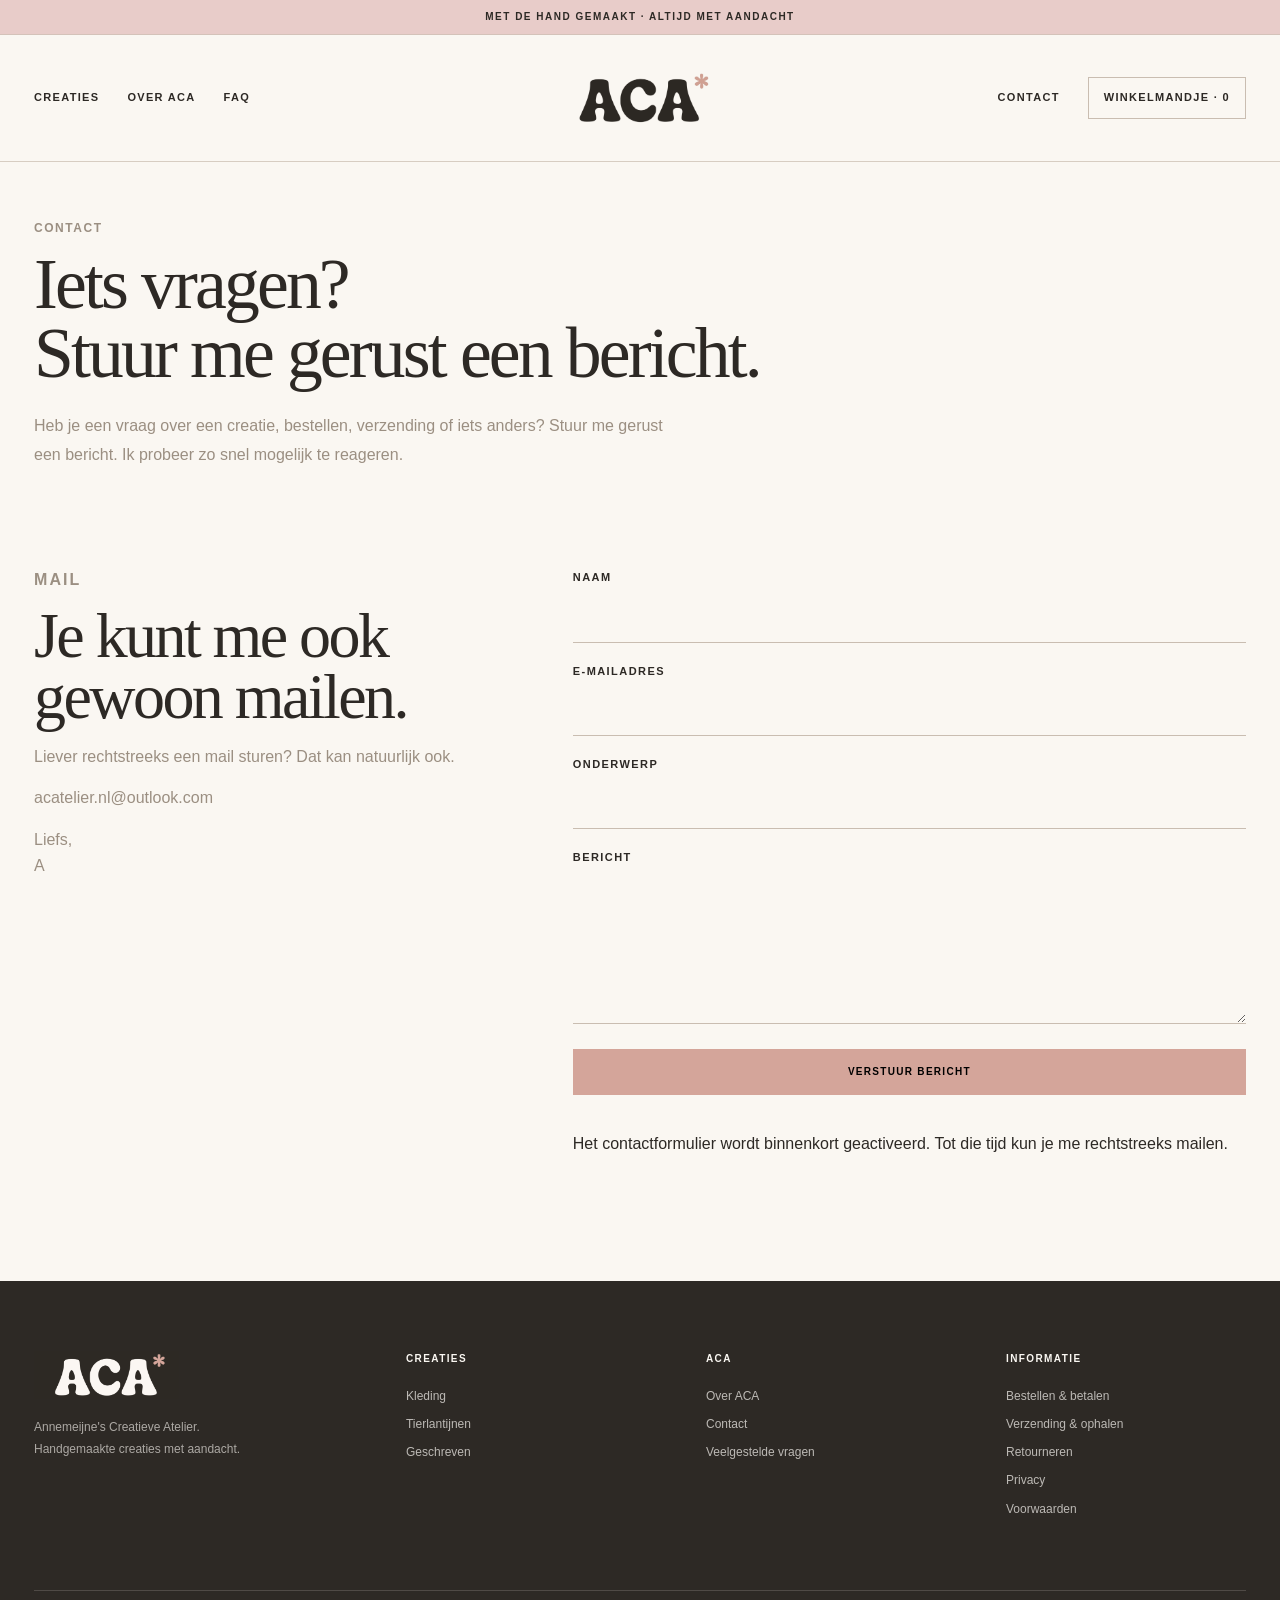
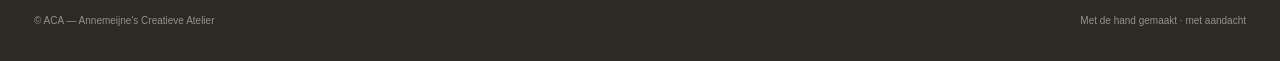
==== contact/index.html @ a72c7b65 "Maak contactpagina" ====
<!DOCTYPE html>
<html lang="nl">

<head>
  <meta charset="UTF-8">
  <meta name="viewport" content="width=device-width, initial-scale=1.0">

  <title>Contact — ACA</title>

  <meta
    name="description"
    content="Neem contact op met ACA — Annemeijne's Creatieve Atelier."
  >

  <link rel="stylesheet" href="../style.css?v=5">
</head>

<body>

<div id="site-header"></div>

<main>

  <section class="page-intro">

    <p class="eyebrow">
      Contact
    </p>

    <h1 class="page-title">
      Iets vragen?<br>
      Stuur me gerust een bericht.
    </h1>

    <p>
      Heb je een vraag over een creatie, bestellen, verzending
      of iets anders? Stuur me gerust een bericht. Ik probeer
      zo snel mogelijk te reageren.
    </p>

  </section>


  <section class="section">

    <div class="contact-grid">

      <div class="contact-text">

        <p class="eyebrow">
          Mail
        </p>

        <h2 class="section-title">
          Je kunt me ook gewoon mailen.
        </h2>

        <p>
          Liever rechtstreeks een mail sturen? Dat kan natuurlijk ook.
        </p>

        <p>
          <a
            class="contact-email"
            href="mailto:acatelier.nl@outlook.com"
          >
            acatelier.nl@outlook.com
          </a>
        </p>

        <p class="contact-signoff">
          Liefs,<br>
          A
        </p>

      </div>


      <form class="contact-form">

        <label>
          Naam
          <input
            type="text"
            name="name"
            autocomplete="name"
            required
          >
        </label>

        <label>
          E-mailadres
          <input
            type="email"
            name="email"
            autocomplete="email"
            required
          >
        </label>

        <label>
          Onderwerp
          <input
            type="text"
            name="subject"
          >
        </label>

        <label>
          Bericht
          <textarea
            name="message"
            required
          ></textarea>
        </label>

        <button
          class="button"
          type="submit"
        >
          Verstuur bericht
        </button>

        <p class="contact-form-note">
          Het contactformulier wordt binnenkort geactiveerd.
          Tot die tijd kun je me rechtstreeks mailen.
        </p>

      </form>

    </div>

  </section>

</main>

<div id="site-footer"></div>

<script src="/components.js"></script>

</body>

</html>
---- style.css ----
:root {
  --cream: #FAF7F2;
  --warm-white: #FFFDFB;
  --soft-linen: #EDE8E0;
  --warm-taupe: #C9BDB1;
  --stone: #9B8F82;
  --charcoal: #2D2925;
  --terracotta: #D4A59A;
  --dusty-rose: #E8CCC9;
  --sage: #B8C4B8;
  --clay: #C2A291;

  --max-width: 1440px;
  --serif: Georgia, "Times New Roman", serif;
  --sans: Arial, Helvetica, sans-serif;
}


/* =========================================
   BASIS
========================================= */

* {
  box-sizing: border-box;
}

html {
  scroll-behavior: smooth;
}

body {
  margin: 0;
  background: var(--cream);
  color: var(--charcoal);
  font-family: var(--sans);
  font-size: 16px;
  line-height: 1.6;
  -webkit-font-smoothing: antialiased;
}

img {
  display: block;
  max-width: 100%;
}

a {
  color: inherit;
  text-decoration: none;
}

button,
input,
textarea,
select {
  font: inherit;
}


/* =========================================
   BOVENBALK
========================================= */

.topbar {
  background: var(--dusty-rose);
  border-bottom: 1px solid rgba(201, 189, 177, 0.65);

  padding: 9px 20px;

  text-align: center;
  text-transform: uppercase;
  letter-spacing: 0.15em;

  font-size: 10px;
  font-weight: 700;
}


/* =========================================
   HEADER
========================================= */

.site-header {
  position: sticky;
  top: 0;
  z-index: 50;

  overflow: visible;

  background: rgba(250, 247, 242, 0.96);
  backdrop-filter: blur(14px);

  border-bottom: 1px solid rgba(201, 189, 177, 0.72);
}

.nav {
  max-width: var(--max-width);
  height: 126px;

  margin: auto;
  padding: 0 34px;

  display: grid;
  grid-template-columns: 1fr auto 1fr;
  align-items: center;
  gap: 30px;
}

.nav-left,
.nav-right {
  display: flex;
  align-items: center;
  gap: 28px;

  font-size: 11px;
  font-weight: 700;
  text-transform: uppercase;
  letter-spacing: 0.12em;
}

.nav-right {
  justify-content: flex-end;
}

.nav-link {
  position: relative;
  padding: 10px 0;
}

.nav-link::after {
  content: "";

  position: absolute;
  left: 0;
  right: 100%;
  bottom: 3px;

  height: 1px;
  background: var(--terracotta);

  transition: right 0.2s ease;
}

.nav-link:hover::after {
  right: 0;
}

.brand {
  width: 170px;
  height: auto;

  align-self: center;
  overflow: hidden;
  background: transparent;
}

.brand img {
  display: block;
  width: 100%;
  height: auto;

  background: transparent;
  mix-blend-mode: multiply;
}

.cart-button {
  padding: 11px 15px;

  border: 1px solid var(--warm-taupe);
  background: transparent;

  transition:
    background 0.2s ease,
    border-color 0.2s ease;
}

.cart-button:hover {
  background: var(--warm-white);
  border-color: var(--terracotta);
}


/* =========================================
   DROPDOWN
========================================= */

.dropdown {
  position: relative;
}

.dropdown-panel {
  position: absolute;
  left: -18px;
  top: 100%;
  z-index: 100;

  min-width: 220px;
  padding: 12px;

  background: var(--warm-white);
  border: 1px solid var(--warm-taupe);

  opacity: 0;
  visibility: hidden;
  pointer-events: none;

  transform: translateY(6px);

  transition:
    opacity 0.18s ease,
    transform 0.18s ease,
    visibility 0.18s ease;
}

.dropdown:hover .dropdown-panel {
  opacity: 1;
  visibility: visible;
  pointer-events: auto;

  transform: translateY(0);
}

.dropdown-panel a {
  display: block;
  padding: 10px 8px;

  font-size: 10px;
  font-weight: 700;
  text-transform: uppercase;
  letter-spacing: 0.12em;
}

.dropdown-panel a:hover {
  background: var(--soft-linen);
}


/* =========================================
   TYPOGRAFIE
========================================= */

h1,
h2,
h3 {
  margin: 0;

  font-family: var(--serif);
  font-weight: 400;
}

.eyebrow {
  margin: 0 0 14px;

  color: var(--stone);

  font-size: 12px;
  line-height: 1.35;
  font-weight: 700;
  text-transform: uppercase;
  letter-spacing: 0.13em;
}

.page-title {
  font-size: clamp(54px, 5.6vw, 80px);
  line-height: 0.96;
  letter-spacing: -0.04em;
}

.section-title {
  font-size: clamp(48px, 5vw, 72px);
  line-height: 0.96;
  letter-spacing: -0.04em;
}


/* =========================================
   KNOPPEN
========================================= */

.button {
  min-height: 46px;
  padding: 0 22px;

  display: inline-flex;
  align-items: center;
  justify-content: center;

  border: 1px solid var(--terracotta);
  background: var(--terracotta);

  font-size: 10px;
  font-weight: 700;
  text-transform: uppercase;
  letter-spacing: 0.13em;

  transition:
    background 0.2s ease,
    border-color 0.2s ease;
}

.button:hover {
  background: var(--dusty-rose);
  border-color: var(--dusty-rose);
}

.button.secondary {
  background: transparent;
  border-color: var(--warm-taupe);
}

.button.secondary:hover {
  background: var(--soft-linen);
}


/* =========================================
   TIJDELIJKE FOTO'S
========================================= */

.placeholder {
  display: flex;
  align-items: center;
  justify-content: center;

  background: var(--warm-white);

  color: rgba(155, 143, 130, 0.52);

  font-size: 10px;
  text-align: center;
  text-transform: uppercase;
  letter-spacing: 0.14em;
}


/* =========================================
   HOMEPAGE
========================================= */

.hero {
  max-width: var(--max-width);

  margin: auto;
  padding: 28px 34px 70px;
}

.hero-grid {
  min-height: 620px;

  display: grid;
  grid-template-columns: 0.9fr 1.1fr;

  border: 1px solid var(--warm-taupe);
  background: var(--warm-white);
}

.hero-copy {
  padding: clamp(42px, 5.5vw, 78px);

  display: flex;
  flex-direction: column;
  justify-content: center;

  border-right: 1px solid var(--warm-taupe);
}

.hero-copy h1 {
  font-size: clamp(58px, 6vw, 92px);
  line-height: 0.91;
  letter-spacing: -0.05em;
}

.hero-copy > p:not(.eyebrow) {
  max-width: 500px;

  margin: 28px 0 0;

  color: var(--stone);
  font-size: 16px;
  line-height: 1.8;
}

.hero-actions {
  display: flex;
  gap: 12px;
  flex-wrap: wrap;

  margin-top: 30px;
}

.hero-image {
  min-height: 620px;
}


/* =========================================
   ALGEMENE SECTIES
========================================= */

.section {
  max-width: var(--max-width);

  margin: auto;
  padding: 58px 34px;
}

.section-head {
  display: grid;
  grid-template-columns: 1.1fr 0.9fr;

  gap: 60px;
  align-items: end;

  margin-bottom: 38px;
}

.section-head p {
  max-width: 470px;

  margin: 0;
  justify-self: end;

  color: var(--stone);

  font-size: 16px;
  line-height: 1.75;
}


/* =========================================
   CATEGORIEËN
========================================= */

.category-grid {
  display: grid;
  grid-template-columns: repeat(3, 1fr);

  gap: 18px;
}

.category-card {
  background: transparent;

  transition: transform 0.25s ease;
}

.category-card:hover {
  transform: translateY(-4px);
}

.category-card .placeholder {
  aspect-ratio: 4 / 5;

  border: 1px solid var(--warm-taupe);
}

.category-copy {
  padding: 18px 2px 0;

  display: flex;
  justify-content: space-between;
  align-items: flex-end;

  gap: 20px;
}

.category-copy h3 {
  font-size: 28px;
  line-height: 1.05;
}

.category-copy p {
  margin: 8px 0 0;

  color: var(--stone);
  font-size: 13px;
}

.small-link {
  color: var(--stone);

  font-size: 10px;
  font-weight: 700;
  text-transform: uppercase;
  letter-spacing: 0.13em;
}


/* =========================================
   PRODUCTOVERZICHT
========================================= */

.product-grid {
  display: grid;
  grid-template-columns: repeat(4, 1fr);

  gap: 28px 14px;
}

.product-card {
  background: transparent;
  border: 0;

  transition: transform 0.22s ease;
}

.product-card:hover {
  transform: translateY(-3px);
}

.product-card .placeholder,
.product-card > img {
  width: 100%;
  aspect-ratio: 4 / 4.6;

  object-fit: cover;

  border: 1px solid var(--warm-taupe);
}

.product-info {
  padding: 14px 1px 0;
}

.product-info h3 {
  font-family: var(--sans);

  font-size: 12px;
  font-weight: 700;
  text-transform: uppercase;
  letter-spacing: 0.09em;
}

.product-info p {
  margin: 7px 0 0;

  color: var(--stone);
  font-size: 13px;
}

.stock {
  display: inline-block;

  margin-top: 9px;
  padding: 5px 8px;

  background: var(--soft-linen);

  font-size: 9px;
  font-weight: 600;
  text-transform: uppercase;
  letter-spacing: 0.11em;
}


/* =========================================
   PAGINA INTRO
========================================= */

.page-intro {
  max-width: var(--max-width);

  margin: auto;
  padding: 58px 34px 26px;
}

.page-intro p:not(.eyebrow) {
  max-width: 650px;

  margin-top: 24px;

  color: var(--stone);

  font-size: 16px;
  line-height: 1.8;
}


/* =========================================
   OVER ACA
========================================= */

.about-grid {
  max-width: var(--max-width);

  margin: auto;
  padding: 62px 34px 92px;

  display: grid;
  grid-template-columns: 0.9fr 1.1fr;

  gap: 80px;
  align-items: start;
}

.about-image {
  aspect-ratio: 4 / 5;

  border: 0;
  background: var(--warm-white);
}

.about-text {
  max-width: 680px;
}

.about-text p {
  margin: 0 0 24px;

  color: var(--stone);

  font-size: 16px;
  line-height: 1.85;
}


/* =========================================
   FAQ
========================================= */

.faq-list {
  max-width: 900px;
}

.faq-item {
  padding: 28px 0;

  border-bottom: 1px solid var(--warm-taupe);
}

.faq-item h3 {
  font-family: var(--sans);

  font-size: 16px;
  font-weight: 700;
}

.faq-item p {
  margin-bottom: 0;

  color: var(--stone);

  font-size: 15px;
  line-height: 1.8;
}


/* =========================================
   CONTACT
========================================= */

.contact-grid {
  display: grid;
  grid-template-columns: 0.8fr 1.2fr;

  gap: 90px;
}

.contact-text p {
  max-width: 450px;

  color: var(--stone);

  font-size: 16px;
}

.contact-form {
  display: grid;
  gap: 20px;
}

.contact-form label {
  font-size: 11px;
  font-weight: 700;
  text-transform: uppercase;
  letter-spacing: 0.13em;
}

.contact-form input,
.contact-form textarea {
  width: 100%;

  margin-top: 7px;
  padding: 15px 2px;

  border: 0;
  border-bottom: 1px solid var(--warm-taupe);

  background: transparent;
  color: var(--charcoal);
}

.contact-form input:focus,
.contact-form textarea:focus {
  outline: none;
  border-bottom-color: var(--terracotta);
}

.contact-form textarea {
  min-height: 150px;
  resize: vertical;
}


/* =========================================
   PRODUCTPAGINA
========================================= */

.product-page {
  max-width: var(--max-width);

  margin: 0 auto;
  padding: 38px 34px 100px;
}

.product-breadcrumb {
  display: flex;
  gap: 8px;
  flex-wrap: wrap;

  margin: 0 0 28px;

  color: var(--stone);

  font-size: 10px;
  font-weight: 700;
  text-transform: uppercase;
  letter-spacing: 0.13em;
}

.product-breadcrumb a:hover {
  color: var(--terracotta);
}


/* product hero */

.product-hero {
  display: grid;
  grid-template-columns: 1.08fr 0.92fr;

  background: var(--warm-white);

  border: 1px solid var(--warm-taupe);
}

.product-hero-image {
  min-height: 700px;

  overflow: hidden;

  border-right: 1px solid var(--warm-taupe);
}

.product-hero-image img {
  width: 100%;
  height: 100%;

  object-fit: cover;
  object-position: center 34%;
}

.product-summary {
  padding: clamp(40px, 5vw, 72px);

  align-self: center;
}

.product-title {
  font-size: clamp(50px, 5.5vw, 82px);
  line-height: 0.95;
  letter-spacing: -0.045em;
}

.product-lead {
  max-width: 520px;

  margin: 26px 0 0;

  color: var(--stone);

  font-size: 15px;
  line-height: 1.85;
}


/* prijs en beschikbaarheid */

.product-meta {
  display: grid;
  grid-template-columns: 1fr 1fr;

  gap: 34px;

  margin: 36px 0 27px;
  padding: 24px 0;

  border-top: 1px solid var(--warm-taupe);
  border-bottom: 1px solid var(--warm-taupe);

  background: transparent;
}

.product-meta > div {
  padding: 0;
  background: transparent;
}

.meta-label {
  display: block;

  margin-bottom: 8px;

  color: var(--stone);

  font-size: 11px;
  line-height: 1.4;
  font-weight: 700;
  text-transform: uppercase;
  letter-spacing: 0.12em;
}

.product-meta strong {
  font-size: 13px;
  font-weight: 600;
}

.product-buy {
  width: 100%;

  border-color: var(--soft-linen);
  background: var(--soft-linen);
  color: var(--stone);

  cursor: default;
}

.product-note {
  margin: 17px 0 0;

  color: var(--stone);

  font-size: 12px;
  line-height: 1.7;
}


/* productverhaal */

.product-story {
  display: grid;
  grid-template-columns: 1.1fr 0.9fr;

  gap: clamp(60px, 8vw, 120px);
  align-items: end;

  padding: 96px 0 48px;
}

.product-story p:last-child {
  max-width: 520px;

  margin: 0;

  color: var(--stone);

  font-size: 16px;
  line-height: 1.85;
}

.product-story a {
  text-decoration: underline;
  text-decoration-thickness: 1px;
  text-underline-offset: 5px;

  transition: color 0.2s ease;
}

.product-story a:hover {
  color: var(--terracotta);
}


/* =========================================
   EDITORIAL PRODUCTDETAILS
========================================= */

.product-details {
  padding: 66px 0 90px;
}

.product-details > .eyebrow {
  margin-bottom: 34px;
}

.product-details-grid {
  display: grid;
  grid-template-columns: repeat(3, minmax(0, 1fr));

  column-gap: clamp(45px, 7vw, 105px);
  row-gap: 44px;

  border: 0;
  background: transparent;
}

.product-details-grid > div {
  min-width: 0;

  padding: 0 0 18px;

  background: transparent;

  border-bottom: 1px solid var(--warm-taupe);
}

.product-details-grid .meta-label {
  margin-bottom: 10px;
}

.product-details-grid strong {
  display: block;

  max-width: 360px;

  font-size: 14px;
  font-weight: 500;
  line-height: 1.65;
}

.product-details-grid a {
  text-decoration: underline;
  text-decoration-thickness: 1px;
  text-underline-offset: 4px;

  transition: color 0.2s ease;
}

.product-details-grid a:hover {
  color: var(--terracotta);
}


/* =========================================
   PRODUCTFOTOGALERIJ
========================================= */

.product-gallery {
  display: grid;
  grid-template-columns: repeat(2, 1fr);
  gap: 18px;
}

.product-gallery figure,
.product-gallery .gallery-large {
  margin: 0;
  aspect-ratio: 4 / 5;
  min-height: 0;

  overflow: hidden;

  background: var(--warm-white);

  grid-column: auto;
}

.product-gallery img,
.product-gallery .gallery-large img {
  width: 100%;
  height: 100%;

  object-fit: cover;
  object-position: center center;
}

.product-back {
  padding-top: 54px;
}


/* =========================================
   LIGHTBOX
========================================= */

.product-gallery img,
.product-hero-image img {
  cursor: zoom-in;
}

.lightbox {
  position: fixed;
  inset: 0;
  z-index: 9999;

  display: none;
  align-items: center;
  justify-content: center;

  padding: 40px 80px;

  background: rgba(45, 41, 37, 0.94);
}

.lightbox.open {
  display: flex;
}

.lightbox img {
  max-width: 90vw;
  max-height: 90vh;

  width: auto;
  height: auto;

  object-fit: contain;
}

.lightbox-close,
.lightbox-prev,
.lightbox-next {
  position: absolute;

  border: 0;
  background: transparent;

  color: var(--cream);

  cursor: pointer;

  font-family: var(--sans);
}

.lightbox-close {
  top: 22px;
  right: 28px;

  font-size: 42px;
  line-height: 1;
}

.lightbox-prev,
.lightbox-next {
  top: 50%;

  padding: 20px;

  transform: translateY(-50%);

  font-size: 64px;
  line-height: 1;
}

.lightbox-prev {
  left: 18px;
}

.lightbox-next {
  right: 18px;
}

.lightbox-close:hover,
.lightbox-prev:hover,
.lightbox-next:hover {
  color: var(--terracotta);
}


/* =========================================
   FOOTER
========================================= */

footer {
  margin-top: 50px;

  background: var(--charcoal);
  color: var(--cream);
}

.footer-inner {
  max-width: var(--max-width);

  margin: auto;
  padding: 70px 34px 32px;
}

.footer-grid {
  display: grid;
  grid-template-columns: 1.3fr repeat(3, 1fr);

  gap: 60px;

  padding-bottom: 62px;
}

.footer-logo {
  width: 145px;
  height: auto;

  margin-bottom: 18px;

  filter: none;
  mix-blend-mode: normal;
  background: transparent;
}

.footer-brand p {
  max-width: 280px;

  color: rgba(250, 247, 242, 0.62);

  font-size: 12px;
  line-height: 1.8;
}

.footer-column h4 {
  margin: 0 0 20px;

  font-size: 10px;
  text-transform: uppercase;
  letter-spacing: 0.14em;
}

.footer-column a {
  display: block;

  margin: 9px 0;

  color: rgba(250, 247, 242, 0.7);

  font-size: 12px;
}

.footer-column a:hover {
  color: var(--cream);
}

.footer-bottom {
  padding-top: 22px;

  border-top: 1px solid rgba(250, 247, 242, 0.16);

  display: flex;
  justify-content: space-between;

  color: rgba(250, 247, 242, 0.5);

  font-size: 10px;
}


/* =========================================
   PRODUCT SORTERING
========================================= */

.product-toolbar {
  display: flex;
  justify-content: flex-end;
  align-items: center;

  gap: 14px;

  margin-bottom: 30px;
}

.product-toolbar label {
  color: var(--stone);

  font-size: 11px;
  font-weight: 700;
  text-transform: uppercase;
  letter-spacing: 0.13em;
}

.product-toolbar select {
  min-width: 250px;

  padding: 13px 38px 13px 15px;

  border: 0;
  border-bottom: 1px solid var(--warm-taupe);

  background: transparent;

  color: var(--charcoal);

  font-family: var(--sans);
  font-size: 14px;

  cursor: pointer;
}

.product-toolbar select:focus {
  outline: none;
  border-bottom-color: var(--terracotta);
}


/* =========================================
   HOMEPAGE: IMPERFECTIE
========================================= */

.home-imperfect {
  padding-top: 54px;
  padding-bottom: 54px;
}


/* =========================================
   TABLET
========================================= */

@media (max-width: 1150px) {

  .product-grid {
    grid-template-columns: repeat(3, 1fr);
  }
}


@media (max-width: 1000px) {

  .nav {
    grid-template-columns: auto 1fr auto;
  }

  .nav-left {
    display: none;
  }

  .brand {
    justify-self: start;
  }

  .hero-grid,
  .about-grid,
  .contact-grid,
  .product-hero,
  .product-story {
    grid-template-columns: 1fr;
  }

  .hero-copy {
    border-right: 0;
    border-bottom: 1px solid var(--warm-taupe);
  }

  .product-hero-image {
    min-height: 600px;

    border-right: 0;
    border-bottom: 1px solid var(--warm-taupe);
  }

  .section-head {
    grid-template-columns: 1fr;
  }

  .section-head p {
    justify-self: start;
  }

  .category-grid {
    grid-template-columns: repeat(2, 1fr);
  }

  .footer-grid {
    grid-template-columns: 1fr 1fr;
  }
}


@media (max-width: 850px) {

  .product-grid {
    grid-template-columns: repeat(2, 1fr);
  }

  .product-details-grid {
    grid-template-columns: repeat(2, minmax(0, 1fr));

    column-gap: 38px;
    row-gap: 38px;
  }

  .product-details {
    padding-top: 60px;
    padding-bottom: 80px;
  }
}


/* =========================================
   MOBIEL
========================================= */

@media (max-width: 650px) {

  .topbar {
    padding-left: 12px;
    padding-right: 12px;

    font-size: 9px;
    letter-spacing: 0.12em;
  }

  .nav {
    height: 88px;
    padding: 0 18px;
  }

  .brand {
    width: 125px;
  }

  .nav-right .nav-link {
    display: none;
  }

  .cart-button {
    padding: 8px 9px;

    font-size: 9px;
  }

  .hero,
  .section,
  .page-intro,
  .about-grid,
  .footer-inner {
    padding-left: 18px;
    padding-right: 18px;
  }

  .hero {
    padding-top: 18px;
  }

  .hero-copy {
    padding: 34px 24px;
  }

  .hero-copy h1 {
    font-size: clamp(46px, 12vw, 62px);
  }

  .hero-image {
    min-height: 420px;
  }

  .page-title {
    font-size: clamp(42px, 11vw, 56px);
  }

  .section-title {
    font-size: clamp(38px, 10vw, 52px);
  }

  .eyebrow {
    font-size: 10px;
  }

  .page-intro {
    padding-top: 46px;
    padding-bottom: 10px;
  }

  .section {
    padding-top: 42px;
    padding-bottom: 42px;
  }

  .category-grid,
  .product-grid,
  .product-gallery {
    grid-template-columns: 1fr;
  }

  .product-page {
    padding: 24px 18px 70px;
  }

  .product-summary {
    padding: 34px 24px;
  }

  .product-title {
    font-size: clamp(42px, 12vw, 58px);
  }

  .product-meta {
    grid-template-columns: 1fr;

    gap: 20px;
  }

  .product-story {
    gap: 30px;

    padding-top: 70px;
  }

  .product-details {
    padding-top: 50px;
    padding-bottom: 65px;
  }

  .product-details > .eyebrow {
    margin-bottom: 28px;
  }

  .product-details-grid {
    grid-template-columns: 1fr;

    row-gap: 28px;
  }

  .product-gallery .gallery-large {
    grid-column: auto;
  }

  .product-gallery figure,
  .product-gallery .gallery-large {
    min-height: 430px;
  }

  .product-toolbar {
    justify-content: flex-start;
    align-items: flex-start;
    flex-direction: column;

    gap: 7px;
  }

  .product-toolbar label {
    font-size: 10px;
  }

  .product-toolbar select {
    width: 100%;

    font-size: 14px;
  }

  .lightbox {
    padding: 60px 20px;
  }

  .lightbox-prev,
  .lightbox-next {
    padding: 8px;

    font-size: 46px;
  }

  .lightbox-prev {
    left: 2px;
  }

  .lightbox-next {
    right: 2px;
  }

  .lightbox-close {
    top: 16px;
    right: 18px;

    font-size: 36px;
  }

  .footer-grid {
    grid-template-columns: 1fr;

    gap: 38px;
  }

  .footer-bottom {
    flex-direction: column;

    gap: 8px;
  }
}
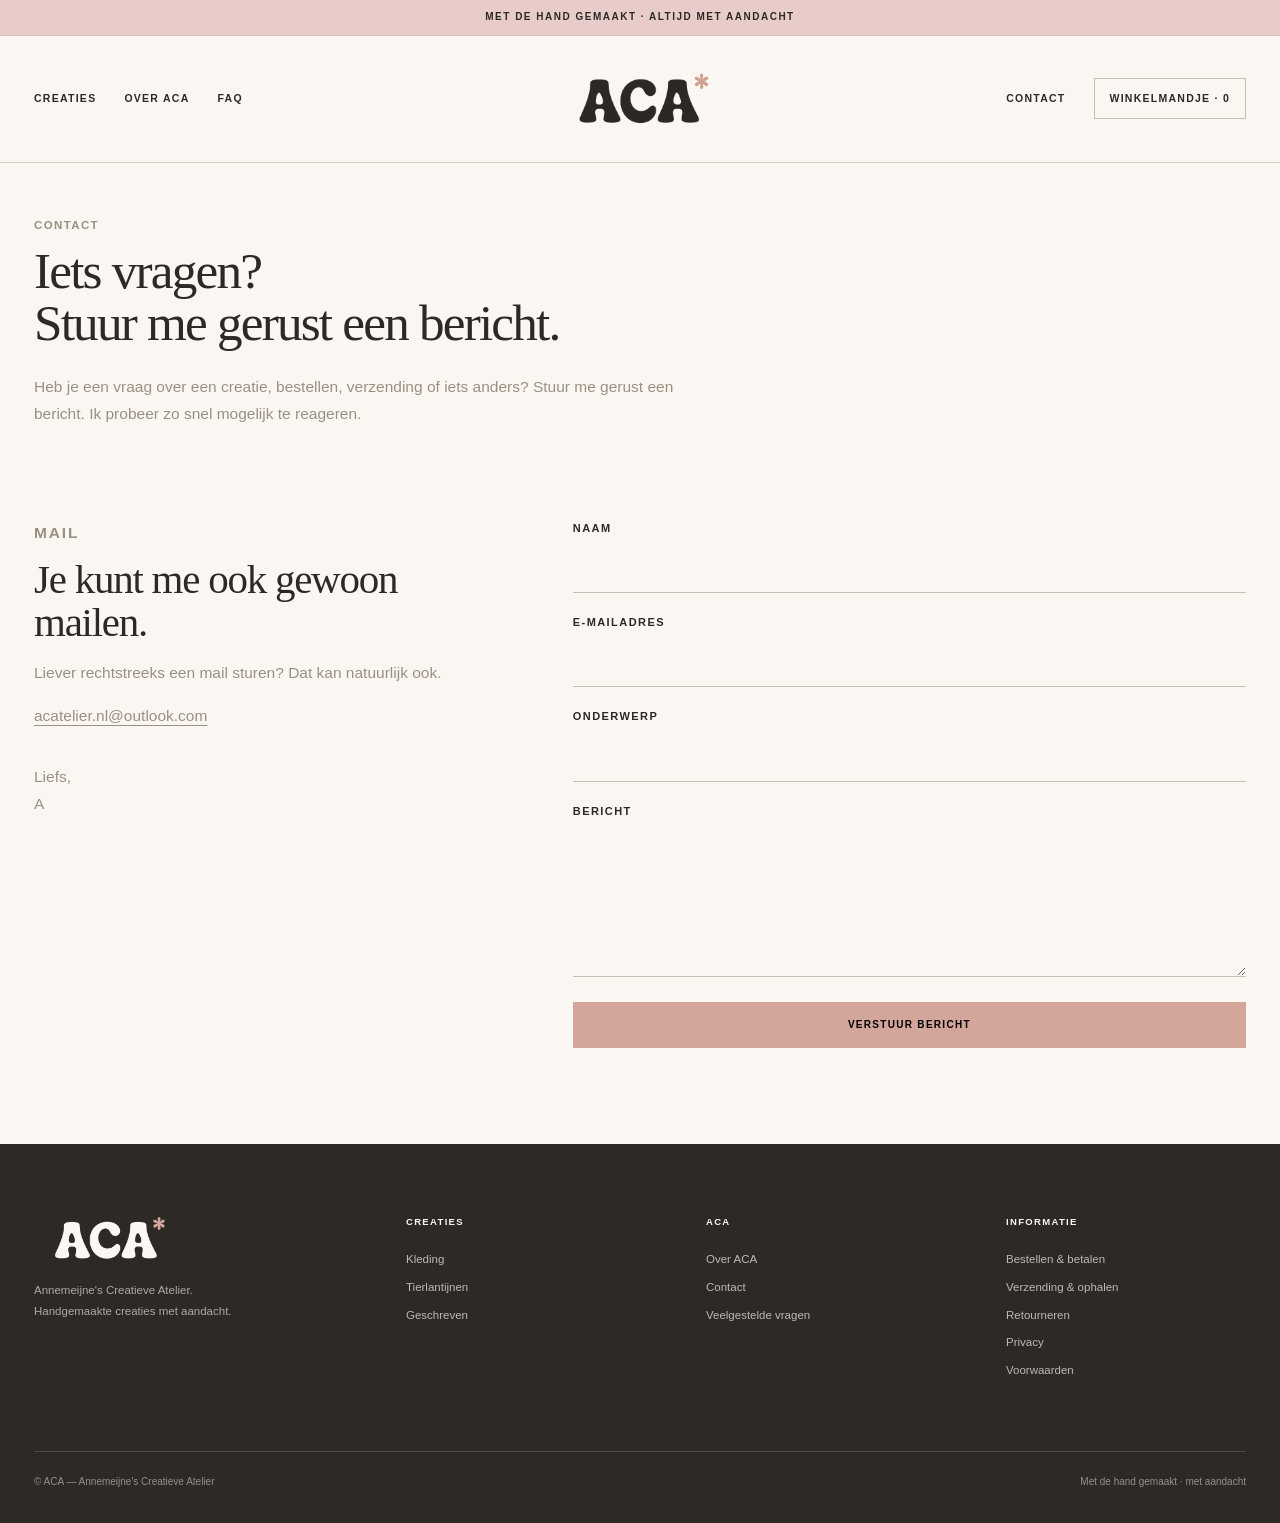
==== commit 71196244: "Activeer contactformulier" ====
--- a/contact/index.html
+++ b/contact/index.html
@@ -76,57 +76,83 @@
       </div>
 
 
-      <form class="contact-form">
+<form
+  class="contact-form"
+  action="https://api.web3forms.com/submit"
+  method="POST"
+>
 
-        <label>
-          Naam
-          <input
-            type="text"
-            name="name"
-            autocomplete="name"
-            required
-          >
-        </label>
+  <input
+    type="hidden"
+    name="access_key"
+    value="HIER_JOUW_ACCESS_KEY"
+  >
 
-        <label>
-          E-mailadres
-          <input
-            type="email"
-            name="email"
-            autocomplete="email"
-            required
-          >
-        </label>
+  <input
+    type="hidden"
+    name="subject"
+    value="Nieuw bericht via ACA"
+  >
 
-        <label>
-          Onderwerp
-          <input
-            type="text"
-            name="subject"
-          >
-        </label>
+  <input
+    type="hidden"
+    name="from_name"
+    value="ACA contactformulier"
+  >
 
-        <label>
-          Bericht
-          <textarea
-            name="message"
-            required
-          ></textarea>
-        </label>
+  <input
+    type="checkbox"
+    name="botcheck"
+    class="hidden"
+    style="display:none"
+    tabindex="-1"
+    autocomplete="off"
+  >
 
-        <button
-          class="button"
-          type="submit"
-        >
-          Verstuur bericht
-        </button>
+  <label>
+    Naam
+    <input
+      type="text"
+      name="name"
+      autocomplete="name"
+      required
+    >
+  </label>
 
-        <p class="contact-form-note">
-          Het contactformulier wordt binnenkort geactiveerd.
-          Tot die tijd kun je me rechtstreeks mailen.
-        </p>
+  <label>
+    E-mailadres
+    <input
+      type="email"
+      name="email"
+      autocomplete="email"
+      required
+    >
+  </label>
 
-      </form>
+  <label>
+    Onderwerp
+    <input
+      type="text"
+      name="onderwerp"
+    >
+  </label>
+
+  <label>
+    Bericht
+    <textarea
+      name="message"
+      required
+    ></textarea>
+  </label>
+
+  <button
+    class="button"
+    type="submit"
+  >
+    Verstuur bericht
+  </button>
+
+</form>
 
     </div>
 
--- a/style.css
+++ b/style.css
@@ -30,11 +30,14 @@
 
 body {
   margin: 0;
+
   background: var(--cream);
   color: var(--charcoal);
+
   font-family: var(--sans);
-  font-size: 16px;
-  line-height: 1.6;
+  font-size: 15.5px;
+  line-height: 1.65;
+
   -webkit-font-smoothing: antialiased;
 }
 
@@ -57,14 +60,53 @@
 
 
 /* =========================================
+   TYPOGRAFIE
+========================================= */
+
+h1,
+h2,
+h3 {
+  margin: 0;
+
+  font-family: var(--serif);
+  font-weight: 400;
+}
+
+.eyebrow {
+  margin: 0 0 12px;
+
+  color: var(--stone);
+
+  font-size: 11.5px;
+  line-height: 1.4;
+  font-weight: 700;
+
+  text-transform: uppercase;
+  letter-spacing: 0.12em;
+}
+
+.page-title {
+  font-size: clamp(42px, 4vw, 60px);
+  line-height: 1.02;
+  letter-spacing: -0.035em;
+}
+
+.section-title {
+  font-size: clamp(34px, 3.2vw, 48px);
+  line-height: 1.05;
+  letter-spacing: -0.03em;
+}
+
+
+/* =========================================
    BOVENBALK
 ========================================= */
 
 .topbar {
+  padding: 9px 20px;
+
   background: var(--dusty-rose);
   border-bottom: 1px solid rgba(201, 189, 177, 0.65);
-
-  padding: 9px 20px;
 
   text-align: center;
   text-transform: uppercase;
@@ -111,8 +153,9 @@
   align-items: center;
   gap: 28px;
 
-  font-size: 11px;
+  font-size: 10.5px;
   font-weight: 700;
+
   text-transform: uppercase;
   letter-spacing: 0.12em;
 }
@@ -135,6 +178,7 @@
   bottom: 3px;
 
   height: 1px;
+
   background: var(--terracotta);
 
   transition: right 0.2s ease;
@@ -149,12 +193,15 @@
   height: auto;
 
   align-self: center;
+
   overflow: hidden;
+
   background: transparent;
 }
 
 .brand img {
   display: block;
+
   width: 100%;
   height: auto;
 
@@ -221,54 +268,18 @@
 
 .dropdown-panel a {
   display: block;
+
   padding: 10px 8px;
 
   font-size: 10px;
   font-weight: 700;
+
   text-transform: uppercase;
   letter-spacing: 0.12em;
 }
 
 .dropdown-panel a:hover {
   background: var(--soft-linen);
-}
-
-
-/* =========================================
-   TYPOGRAFIE
-========================================= */
-
-h1,
-h2,
-h3 {
-  margin: 0;
-
-  font-family: var(--serif);
-  font-weight: 400;
-}
-
-.eyebrow {
-  margin: 0 0 14px;
-
-  color: var(--stone);
-
-  font-size: 12px;
-  line-height: 1.35;
-  font-weight: 700;
-  text-transform: uppercase;
-  letter-spacing: 0.13em;
-}
-
-.page-title {
-  font-size: clamp(54px, 5.6vw, 80px);
-  line-height: 0.96;
-  letter-spacing: -0.04em;
-}
-
-.section-title {
-  font-size: clamp(48px, 5vw, 72px);
-  line-height: 0.96;
-  letter-spacing: -0.04em;
 }
 
 
@@ -289,6 +300,7 @@
 
   font-size: 10px;
   font-weight: 700;
+
   text-transform: uppercase;
   letter-spacing: 0.13em;
 
@@ -326,6 +338,7 @@
   color: rgba(155, 143, 130, 0.52);
 
   font-size: 10px;
+
   text-align: center;
   text-transform: uppercase;
   letter-spacing: 0.14em;
@@ -333,7 +346,7 @@
 
 
 /* =========================================
-   HOMEPAGE
+   HOMEPAGE — HERO
 ========================================= */
 
 .hero {
@@ -364,9 +377,9 @@
 }
 
 .hero-copy h1 {
-  font-size: clamp(58px, 6vw, 92px);
-  line-height: 0.91;
-  letter-spacing: -0.05em;
+  font-size: clamp(46px, 4.8vw, 70px);
+  line-height: 0.98;
+  letter-spacing: -0.04em;
 }
 
 .hero-copy > p:not(.eyebrow) {
@@ -375,8 +388,9 @@
   margin: 28px 0 0;
 
   color: var(--stone);
-  font-size: 16px;
-  line-height: 1.8;
+
+  font-size: 15.5px;
+  line-height: 1.75;
 }
 
 .hero-actions {
@@ -400,7 +414,7 @@
   max-width: var(--max-width);
 
   margin: auto;
-  padding: 58px 34px;
+  padding: 46px 34px;
 }
 
 .section-head {
@@ -413,7 +427,7 @@
   margin-bottom: 38px;
 }
 
-.section-head p {
+.section-head > p {
   max-width: 470px;
 
   margin: 0;
@@ -421,7 +435,30 @@
 
   color: var(--stone);
 
-  font-size: 16px;
+  font-size: 15.5px;
+  line-height: 1.75;
+}
+
+
+/* =========================================
+   PAGINA INTRO
+========================================= */
+
+.page-intro {
+  max-width: var(--max-width);
+
+  margin: auto;
+  padding: 54px 34px 30px;
+}
+
+.page-intro p:not(.eyebrow) {
+  max-width: 650px;
+
+  margin-top: 24px;
+
+  color: var(--stone);
+
+  font-size: 15.5px;
   line-height: 1.75;
 }
 
@@ -472,6 +509,7 @@
   margin: 8px 0 0;
 
   color: var(--stone);
+
   font-size: 13px;
 }
 
@@ -480,6 +518,7 @@
 
   font-size: 10px;
   font-weight: 700;
+
   text-transform: uppercase;
   letter-spacing: 0.13em;
 }
@@ -524,8 +563,9 @@
 .product-info h3 {
   font-family: var(--sans);
 
-  font-size: 12px;
+  font-size: 11.5px;
   font-weight: 700;
+
   text-transform: uppercase;
   letter-spacing: 0.09em;
 }
@@ -534,7 +574,8 @@
   margin: 7px 0 0;
 
   color: var(--stone);
-  font-size: 13px;
+
+  font-size: 12.5px;
 }
 
 .stock {
@@ -545,28 +586,251 @@
 
   background: var(--soft-linen);
 
-  font-size: 9px;
+  font-size: 8.5px;
   font-weight: 600;
+
   text-transform: uppercase;
   letter-spacing: 0.11em;
 }
 
 
 /* =========================================
-   PAGINA INTRO
-========================================= */
-
-.page-intro {
+   PRODUCT SORTERING
+========================================= */
+
+.product-toolbar {
+  display: flex;
+  justify-content: flex-end;
+  align-items: center;
+
+  gap: 14px;
+
+  margin-bottom: 30px;
+}
+
+.product-toolbar label {
+  color: var(--stone);
+
+  font-size: 11px;
+  font-weight: 700;
+
+  text-transform: uppercase;
+  letter-spacing: 0.13em;
+}
+
+.product-toolbar select {
+  min-width: 250px;
+
+  padding: 13px 38px 13px 15px;
+
+  border: 0;
+  border-bottom: 1px solid var(--warm-taupe);
+
+  background: transparent;
+  color: var(--charcoal);
+
+  font-family: var(--sans);
+  font-size: 14px;
+
+  cursor: pointer;
+}
+
+.product-toolbar select:focus {
+  outline: none;
+  border-bottom-color: var(--terracotta);
+}
+
+
+/* =========================================
+   HOMEPAGE — OVER ACA
+========================================= */
+
+.about-grid {
   max-width: var(--max-width);
 
   margin: auto;
-  padding: 58px 34px 26px;
-}
-
-.page-intro p:not(.eyebrow) {
+  padding: 62px 34px 92px;
+
+  display: grid;
+  grid-template-columns: 0.9fr 1.1fr;
+
+  gap: 80px;
+  align-items: start;
+}
+
+.about-image {
+  aspect-ratio: 4 / 5;
+
+  border: 0;
+  background: var(--warm-white);
+}
+
+.about-text {
+  max-width: 680px;
+}
+
+.about-text p {
+  margin: 0 0 24px;
+
+  color: var(--stone);
+
+  font-size: 15.5px;
+  line-height: 1.75;
+}
+
+
+/* =========================================
+   HOMEPAGE — IMPERFECTIE
+========================================= */
+
+.home-imperfect {
+  padding-top: 54px;
+  padding-bottom: 54px;
+}
+
+
+/* =========================================
+   OVER ACA — PAGINA
+========================================= */
+
+.about-page {
+  max-width: var(--max-width);
+
+  margin: 0 auto;
+  padding: 0 34px 90px;
+}
+
+
+/* Intro */
+
+.about-intro {
+  max-width: 1050px;
+
+  padding: 58px 0 68px;
+}
+
+.about-intro .page-title {
+  max-width: 900px;
+}
+
+.about-intro .intro-text {
   max-width: 650px;
 
-  margin-top: 24px;
+  margin: 24px 0 0;
+
+  color: var(--stone);
+
+  font-size: 15.5px;
+  line-height: 1.75;
+}
+
+
+/* Persoonlijke introductie */
+
+.about-profile {
+  display: grid;
+  grid-template-columns: 0.9fr 1.1fr;
+
+  gap: clamp(45px, 7vw, 100px);
+  align-items: center;
+
+  padding: 26px 0 80px;
+}
+
+.about-profile-image {
+  aspect-ratio: 4 / 5;
+
+  background: var(--warm-white);
+}
+
+.about-profile-copy {
+  max-width: 620px;
+}
+
+.about-profile-copy .section-title {
+  margin-bottom: 22px;
+}
+
+.about-profile-copy p:not(.eyebrow) {
+  margin: 0 0 18px;
+
+  color: var(--stone);
+
+  font-size: 15.5px;
+  line-height: 1.75;
+}
+
+
+/* Verhalenraster */
+
+.about-stories {
+  display: grid;
+  grid-template-columns: repeat(12, 1fr);
+
+  gap: 18px;
+
+  padding-top: 20px;
+}
+
+.about-story {
+  padding: clamp(28px, 4vw, 48px);
+
+  border: 1px solid var(--warm-taupe);
+
+  background: rgba(255, 253, 251, 0.45);
+}
+
+.about-story h2 {
+  margin-bottom: 20px;
+
+  font-family: var(--serif);
+
+  font-size: clamp(30px, 2.8vw, 42px);
+  line-height: 1.07;
+  letter-spacing: -0.025em;
+}
+
+.about-story p:not(.eyebrow) {
+  max-width: 560px;
+
+  margin: 0;
+
+  color: var(--stone);
+
+  font-size: 15px;
+  line-height: 1.75;
+}
+
+.about-story.wide {
+  grid-column: span 7;
+}
+
+.about-story.narrow {
+  grid-column: span 5;
+}
+
+.about-story.full {
+  grid-column: 2 / span 10;
+}
+
+.about-story.soft {
+  background: var(--soft-linen);
+  border-color: var(--soft-linen);
+}
+
+
+/* Afsluiting */
+
+.about-closing {
+  max-width: 620px;
+
+  margin: 80px auto 10px;
+
+  text-align: center;
+}
+
+.about-closing p {
+  margin: 0 0 18px;
 
   color: var(--stone);
 
@@ -574,42 +838,11 @@
   line-height: 1.8;
 }
 
-
-/* =========================================
-   OVER ACA
-========================================= */
-
-.about-grid {
-  max-width: var(--max-width);
-
-  margin: auto;
-  padding: 62px 34px 92px;
-
-  display: grid;
-  grid-template-columns: 0.9fr 1.1fr;
-
-  gap: 80px;
-  align-items: start;
-}
-
-.about-image {
-  aspect-ratio: 4 / 5;
-
-  border: 0;
-  background: var(--warm-white);
-}
-
-.about-text {
-  max-width: 680px;
-}
-
-.about-text p {
-  margin: 0 0 24px;
-
-  color: var(--stone);
-
-  font-size: 16px;
-  line-height: 1.85;
+.about-closing .signoff {
+  color: var(--charcoal);
+
+  font-family: var(--serif);
+  font-size: 28px;
 }
 
 
@@ -660,17 +893,34 @@
 
   color: var(--stone);
 
-  font-size: 16px;
+  font-size: 15.5px;
+  line-height: 1.75;
+}
+
+.contact-email {
+  text-decoration: underline;
+  text-decoration-thickness: 1px;
+  text-underline-offset: 4px;
+}
+
+.contact-email:hover {
+  color: var(--terracotta);
+}
+
+.contact-signoff {
+  margin-top: 34px;
 }
 
 .contact-form {
   display: grid;
+
   gap: 20px;
 }
 
 .contact-form label {
   font-size: 11px;
   font-weight: 700;
+
   text-transform: uppercase;
   letter-spacing: 0.13em;
 }
@@ -692,12 +942,23 @@
 .contact-form input:focus,
 .contact-form textarea:focus {
   outline: none;
+
   border-bottom-color: var(--terracotta);
 }
 
 .contact-form textarea {
   min-height: 150px;
+
   resize: vertical;
+}
+
+.contact-form-note {
+  margin: 0;
+
+  color: var(--stone);
+
+  font-size: 12px;
+  line-height: 1.7;
 }
 
 
@@ -723,6 +984,7 @@
 
   font-size: 10px;
   font-weight: 700;
+
   text-transform: uppercase;
   letter-spacing: 0.13em;
 }
@@ -732,7 +994,7 @@
 }
 
 
-/* product hero */
+/* Product hero */
 
 .product-hero {
   display: grid;
@@ -766,9 +1028,9 @@
 }
 
 .product-title {
-  font-size: clamp(50px, 5.5vw, 82px);
-  line-height: 0.95;
-  letter-spacing: -0.045em;
+  font-size: clamp(42px, 4.3vw, 62px);
+  line-height: 1;
+  letter-spacing: -0.035em;
 }
 
 .product-lead {
@@ -779,11 +1041,11 @@
   color: var(--stone);
 
   font-size: 15px;
-  line-height: 1.85;
-}
-
-
-/* prijs en beschikbaarheid */
+  line-height: 1.8;
+}
+
+
+/* Prijs en beschikbaarheid */
 
 .product-meta {
   display: grid;
@@ -802,6 +1064,7 @@
 
 .product-meta > div {
   padding: 0;
+
   background: transparent;
 }
 
@@ -812,11 +1075,12 @@
 
   color: var(--stone);
 
-  font-size: 11px;
+  font-size: 10.5px;
   line-height: 1.4;
   font-weight: 700;
+
   text-transform: uppercase;
-  letter-spacing: 0.12em;
+  letter-spacing: 0.11em;
 }
 
 .product-meta strong {
@@ -828,6 +1092,7 @@
   width: 100%;
 
   border-color: var(--soft-linen);
+
   background: var(--soft-linen);
   color: var(--stone);
 
@@ -844,7 +1109,7 @@
 }
 
 
-/* productverhaal */
+/* Productverhaal */
 
 .product-story {
   display: grid;
@@ -863,8 +1128,8 @@
 
   color: var(--stone);
 
-  font-size: 16px;
-  line-height: 1.85;
+  font-size: 15.5px;
+  line-height: 1.75;
 }
 
 .product-story a {
@@ -881,7 +1146,7 @@
 
 
 /* =========================================
-   EDITORIAL PRODUCTDETAILS
+   PRODUCTDETAILS
 ========================================= */
 
 .product-details {
@@ -900,6 +1165,7 @@
   row-gap: 44px;
 
   border: 0;
+
   background: transparent;
 }
 
@@ -947,12 +1213,14 @@
 .product-gallery {
   display: grid;
   grid-template-columns: repeat(2, 1fr);
+
   gap: 18px;
 }
 
 .product-gallery figure,
 .product-gallery .gallery-large {
   margin: 0;
+
   aspect-ratio: 4 / 5;
   min-height: 0;
 
@@ -1020,8 +1288,8 @@
   position: absolute;
 
   border: 0;
+
   background: transparent;
-
   color: var(--cream);
 
   cursor: pointer;
@@ -1099,6 +1367,7 @@
 
   filter: none;
   mix-blend-mode: normal;
+
   background: transparent;
 }
 
@@ -1107,14 +1376,15 @@
 
   color: rgba(250, 247, 242, 0.62);
 
-  font-size: 12px;
+  font-size: 11.5px;
   line-height: 1.8;
 }
 
 .footer-column h4 {
   margin: 0 0 20px;
 
-  font-size: 10px;
+  font-size: 9.5px;
+
   text-transform: uppercase;
   letter-spacing: 0.14em;
 }
@@ -1126,7 +1396,7 @@
 
   color: rgba(250, 247, 242, 0.7);
 
-  font-size: 12px;
+  font-size: 11.5px;
 }
 
 .footer-column a:hover {
@@ -1148,64 +1418,7 @@
 
 
 /* =========================================
-   PRODUCT SORTERING
-========================================= */
-
-.product-toolbar {
-  display: flex;
-  justify-content: flex-end;
-  align-items: center;
-
-  gap: 14px;
-
-  margin-bottom: 30px;
-}
-
-.product-toolbar label {
-  color: var(--stone);
-
-  font-size: 11px;
-  font-weight: 700;
-  text-transform: uppercase;
-  letter-spacing: 0.13em;
-}
-
-.product-toolbar select {
-  min-width: 250px;
-
-  padding: 13px 38px 13px 15px;
-
-  border: 0;
-  border-bottom: 1px solid var(--warm-taupe);
-
-  background: transparent;
-
-  color: var(--charcoal);
-
-  font-family: var(--sans);
-  font-size: 14px;
-
-  cursor: pointer;
-}
-
-.product-toolbar select:focus {
-  outline: none;
-  border-bottom-color: var(--terracotta);
-}
-
-
-/* =========================================
-   HOMEPAGE: IMPERFECTIE
-========================================= */
-
-.home-imperfect {
-  padding-top: 54px;
-  padding-bottom: 54px;
-}
-
-
-/* =========================================
-   TABLET
+   TABLET — 1150px
 ========================================= */
 
 @media (max-width: 1150px) {
@@ -1215,6 +1428,10 @@
   }
 }
 
+
+/* =========================================
+   TABLET — 1000px
+========================================= */
 
 @media (max-width: 1000px) {
 
@@ -1252,9 +1469,11 @@
 
   .section-head {
     grid-template-columns: 1fr;
-  }
-
-  .section-head p {
+
+    gap: 24px;
+  }
+
+  .section-head > p {
     justify-self: start;
   }
 
@@ -1267,6 +1486,32 @@
   }
 }
 
+
+/* =========================================
+   TABLET — 900px
+========================================= */
+
+@media (max-width: 900px) {
+
+  .about-profile {
+    grid-template-columns: 1fr;
+  }
+
+  .about-profile-image {
+    max-width: 600px;
+  }
+
+  .about-story.wide,
+  .about-story.narrow,
+  .about-story.full {
+    grid-column: 1 / -1;
+  }
+}
+
+
+/* =========================================
+   TABLET — 850px
+========================================= */
 
 @media (max-width: 850px) {
 
@@ -1294,6 +1539,10 @@
 
 @media (max-width: 650px) {
 
+  body {
+    font-size: 15px;
+  }
+
   .topbar {
     padding-left: 12px;
     padding-right: 12px;
@@ -1304,6 +1553,7 @@
 
   .nav {
     height: 88px;
+
     padding: 0 18px;
   }
 
@@ -1320,6 +1570,32 @@
 
     font-size: 9px;
   }
+
+
+  /* Typografie */
+
+  .eyebrow {
+    font-size: 10.5px;
+  }
+
+  .page-title {
+    font-size: clamp(38px, 11vw, 50px);
+  }
+
+  .section-title {
+    font-size: clamp(32px, 9vw, 42px);
+  }
+
+  .hero-copy h1 {
+    font-size: clamp(42px, 12vw, 56px);
+  }
+
+  .product-title {
+    font-size: clamp(38px, 11vw, 50px);
+  }
+
+
+  /* Algemene ruimtes */
 
   .hero,
   .section,
@@ -1334,39 +1610,29 @@
     padding-top: 18px;
   }
 
+  .page-intro {
+    padding-top: 46px;
+    padding-bottom: 18px;
+  }
+
+  .section {
+    padding-top: 38px;
+    padding-bottom: 38px;
+  }
+
+
+  /* Homepage */
+
   .hero-copy {
     padding: 34px 24px;
   }
 
-  .hero-copy h1 {
-    font-size: clamp(46px, 12vw, 62px);
-  }
-
   .hero-image {
     min-height: 420px;
   }
 
-  .page-title {
-    font-size: clamp(42px, 11vw, 56px);
-  }
-
-  .section-title {
-    font-size: clamp(38px, 10vw, 52px);
-  }
-
-  .eyebrow {
-    font-size: 10px;
-  }
-
-  .page-intro {
-    padding-top: 46px;
-    padding-bottom: 10px;
-  }
-
-  .section {
-    padding-top: 42px;
-    padding-bottom: 42px;
-  }
+
+  /* Grids */
 
   .category-grid,
   .product-grid,
@@ -1374,53 +1640,8 @@
     grid-template-columns: 1fr;
   }
 
-  .product-page {
-    padding: 24px 18px 70px;
-  }
-
-  .product-summary {
-    padding: 34px 24px;
-  }
-
-  .product-title {
-    font-size: clamp(42px, 12vw, 58px);
-  }
-
-  .product-meta {
-    grid-template-columns: 1fr;
-
-    gap: 20px;
-  }
-
-  .product-story {
-    gap: 30px;
-
-    padding-top: 70px;
-  }
-
-  .product-details {
-    padding-top: 50px;
-    padding-bottom: 65px;
-  }
-
-  .product-details > .eyebrow {
-    margin-bottom: 28px;
-  }
-
-  .product-details-grid {
-    grid-template-columns: 1fr;
-
-    row-gap: 28px;
-  }
-
-  .product-gallery .gallery-large {
-    grid-column: auto;
-  }
-
-  .product-gallery figure,
-  .product-gallery .gallery-large {
-    min-height: 430px;
-  }
+
+  /* Sortering */
 
   .product-toolbar {
     justify-content: flex-start;
@@ -1440,6 +1661,85 @@
     font-size: 14px;
   }
 
+
+  /* Over ACA */
+
+  .about-page {
+    padding-left: 18px;
+    padding-right: 18px;
+  }
+
+  .about-intro {
+    padding-top: 44px;
+    padding-bottom: 50px;
+  }
+
+  .about-profile {
+    padding-bottom: 55px;
+  }
+
+  .about-story {
+    padding: 26px 22px;
+  }
+
+  .about-story h2 {
+    font-size: 32px;
+  }
+
+  .about-closing {
+    margin-top: 55px;
+  }
+
+
+  /* Productpagina */
+
+  .product-page {
+    padding: 24px 18px 70px;
+  }
+
+  .product-summary {
+    padding: 34px 24px;
+  }
+
+  .product-meta {
+    grid-template-columns: 1fr;
+
+    gap: 20px;
+  }
+
+  .product-story {
+    gap: 30px;
+
+    padding-top: 70px;
+  }
+
+  .product-details {
+    padding-top: 50px;
+    padding-bottom: 65px;
+  }
+
+  .product-details > .eyebrow {
+    margin-bottom: 28px;
+  }
+
+  .product-details-grid {
+    grid-template-columns: 1fr;
+
+    row-gap: 28px;
+  }
+
+  .product-gallery .gallery-large {
+    grid-column: auto;
+  }
+
+  .product-gallery figure,
+  .product-gallery .gallery-large {
+    min-height: 430px;
+  }
+
+
+  /* Lightbox */
+
   .lightbox {
     padding: 60px 20px;
   }
@@ -1466,6 +1766,9 @@
     font-size: 36px;
   }
 
+
+  /* Footer */
+
   .footer-grid {
     grid-template-columns: 1fr;
 
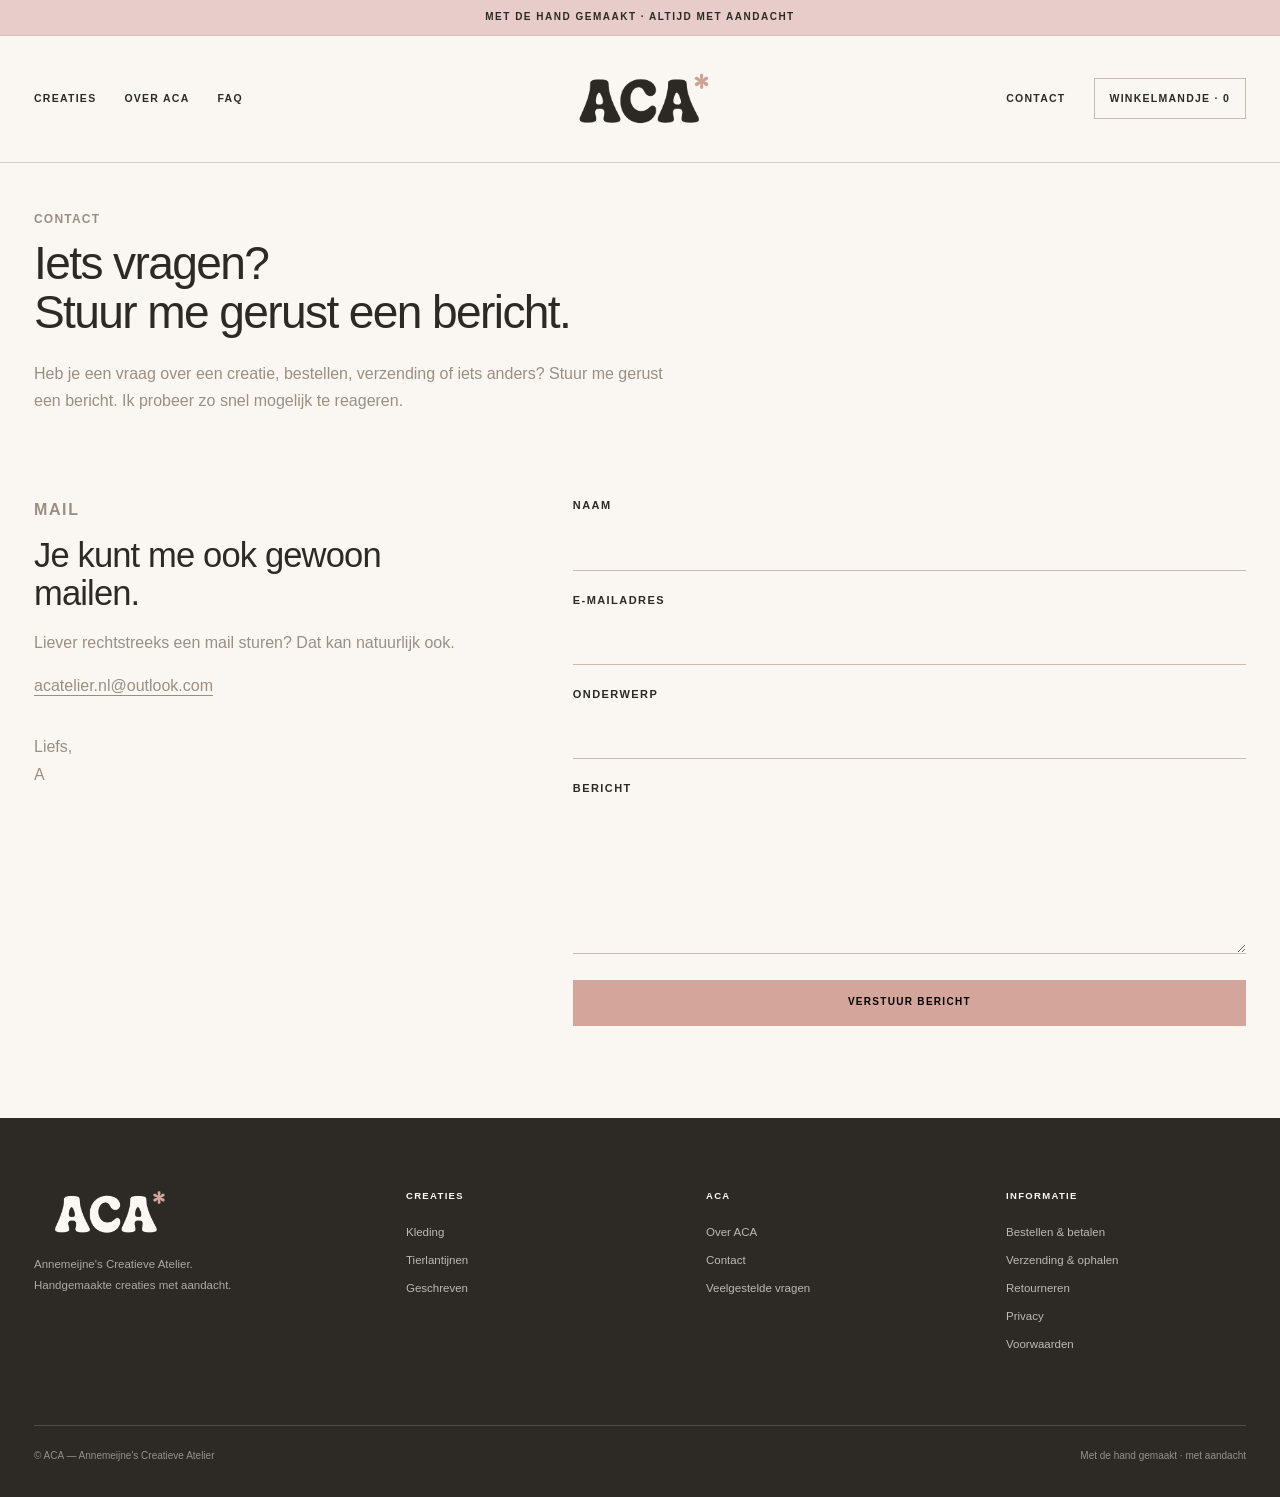
==== commit cddec4bc: "Update access key in contact form" ====
--- a/contact/index.html
+++ b/contact/index.html
@@ -85,7 +85,7 @@
   <input
     type="hidden"
     name="access_key"
-    value="HIER_JOUW_ACCESS_KEY"
+    value="62866b17-cad6-4392-92a2-b10de4c25ea7"
   >
 
   <input
--- a/style.css
+++ b/style.css
@@ -1781,3 +1781,125 @@
     gap: 8px;
   }
 }
+
+/* =========================================
+   ACA — SIMPELE TYPOGRAFISCHE BASIS
+========================================= */
+
+body {
+  font-family: Arial, Helvetica, sans-serif;
+  font-size: 16px;
+  line-height: 1.65;
+}
+
+/* Kleine labels */
+
+.eyebrow,
+.meta-label {
+  font-family: Arial, Helvetica, sans-serif;
+  font-size: 12px;
+  line-height: 1.4;
+  font-weight: 600;
+  letter-spacing: 0.10em;
+  text-transform: uppercase;
+}
+
+/* Algemene paginatitel */
+
+.page-title {
+  font-family: Arial, Helvetica, sans-serif;
+  font-size: clamp(38px, 3.6vw, 52px);
+  line-height: 1.05;
+  font-weight: 500;
+  letter-spacing: -0.035em;
+}
+
+/* Sectietitels */
+
+.section-title {
+  font-family: Arial, Helvetica, sans-serif;
+  font-size: clamp(30px, 2.7vw, 38px);
+  line-height: 1.12;
+  font-weight: 500;
+  letter-spacing: -0.025em;
+}
+
+/* Homepage hoofdtitel */
+
+.hero-copy h1 {
+  font-family: Arial, Helvetica, sans-serif;
+  font-size: clamp(40px, 4vw, 54px);
+  line-height: 1.05;
+  font-weight: 500;
+  letter-spacing: -0.035em;
+}
+
+/* Producttitel */
+
+.product-title {
+  font-family: Arial, Helvetica, sans-serif;
+  font-size: clamp(36px, 3.4vw, 48px);
+  line-height: 1.08;
+  font-weight: 500;
+  letter-spacing: -0.03em;
+}
+
+/* Over ACA verhalen */
+
+.about-story h2 {
+  font-family: Arial, Helvetica, sans-serif;
+  font-size: clamp(27px, 2.4vw, 34px);
+  line-height: 1.15;
+  font-weight: 500;
+  letter-spacing: -0.02em;
+}
+
+/* Gewone tekst */
+
+.page-intro p:not(.eyebrow),
+.hero-copy > p:not(.eyebrow),
+.about-profile-copy p:not(.eyebrow),
+.about-story p:not(.eyebrow),
+.section-head > p,
+.product-story p:last-child,
+.contact-text p {
+  font-size: 16px;
+  line-height: 1.7;
+}
+
+/* Minder overdreven witruimte */
+
+.page-intro {
+  padding-top: 48px;
+  padding-bottom: 24px;
+}
+
+.section {
+  padding-top: 42px;
+  padding-bottom: 42px;
+}
+
+/* Mobiel */
+
+@media (max-width: 650px) {
+
+  .page-title {
+    font-size: 38px;
+  }
+
+  .section-title {
+    font-size: 30px;
+  }
+
+  .hero-copy h1 {
+    font-size: 40px;
+  }
+
+  .product-title {
+    font-size: 36px;
+  }
+
+  .about-story h2 {
+    font-size: 28px;
+  }
+}
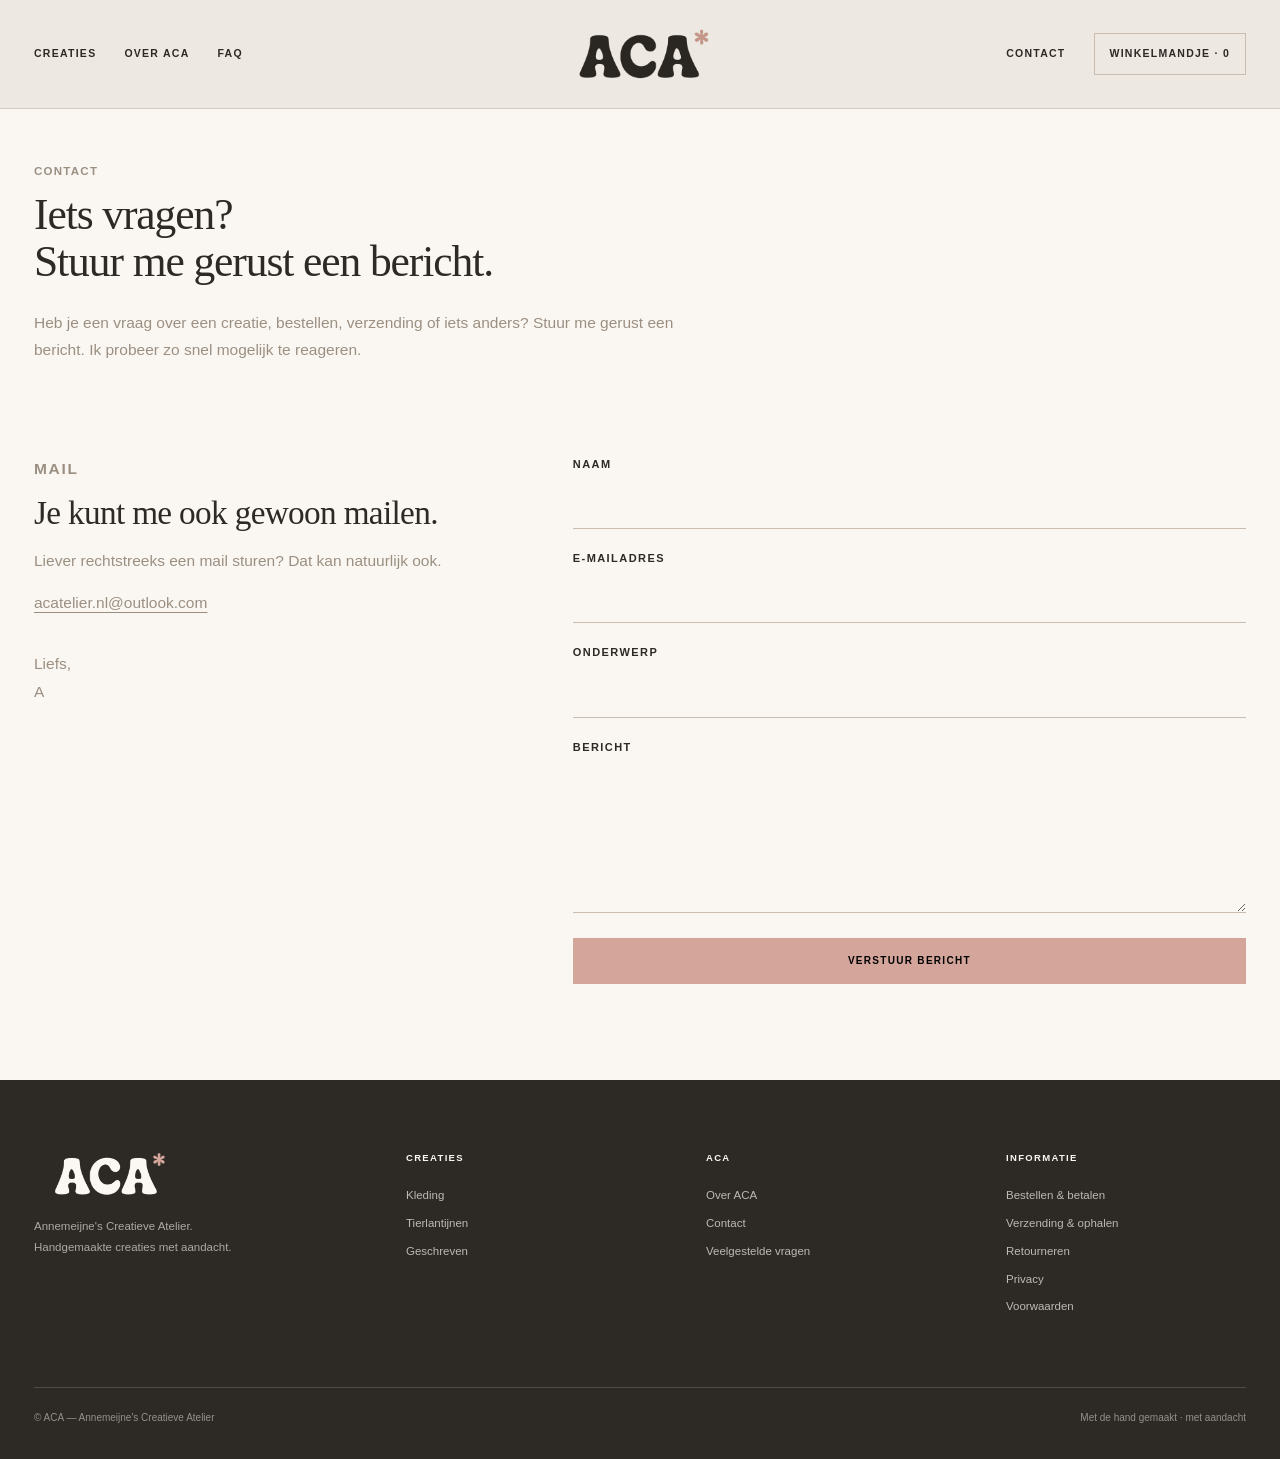
==== commit 47d14858: "Voeg metadata toe aan Contact" ====
--- a/contact/index.html
+++ b/contact/index.html
@@ -5,16 +5,27 @@
   <meta charset="UTF-8">
   <meta name="viewport" content="width=device-width, initial-scale=1.0">
 
-  <title>Contact — ACA</title>
+  <!-- SEO -->
+  <title>Contact | ACA — Annemeijne's Creatieve Atelier</title>
 
   <meta
     name="description"
-    content="Neem contact op met ACA — Annemeijne's Creatieve Atelier."
+    content="Een vraag over ACA of een van de creaties? Neem contact op met Annemeijne via het contactformulier of stuur rechtstreeks een e-mail."
   >
 
-  <link rel="stylesheet" href="../style.css?v=5">
+  <!-- Social media / delen -->
+  <meta property="og:type" content="website">
+  <meta property="og:title" content="Contact | ACA — Annemeijne's Creatieve Atelier">
+  <meta
+    property="og:description"
+    content="Een vraag over ACA of een van de creaties? Stuur Annemeijne gerust een bericht."
+  >
+  <meta property="og:url" content="https://acatelier.nl/contact/">
+
+  <meta name="twitter:card" content="summary">
+
+  <link rel="stylesheet" href="../style.css?v=9">
 </head>
-
 <body>
 
 <div id="site-header"></div>
--- a/style.css
+++ b/style.css
@@ -11,6 +11,7 @@
   --clay: #C2A291;
 
   --max-width: 1440px;
+
   --serif: Georgia, "Times New Roman", serif;
   --sans: Arial, Helvetica, sans-serif;
 }
@@ -77,24 +78,25 @@
 
   color: var(--stone);
 
+  font-family: var(--sans);
   font-size: 11.5px;
   line-height: 1.4;
   font-weight: 700;
 
   text-transform: uppercase;
-  letter-spacing: 0.12em;
+  letter-spacing: 0.11em;
 }
 
 .page-title {
-  font-size: clamp(42px, 4vw, 60px);
-  line-height: 1.02;
-  letter-spacing: -0.035em;
+  font-size: clamp(38px, 3.4vw, 50px);
+  line-height: 1.08;
+  letter-spacing: -0.025em;
 }
 
 .section-title {
-  font-size: clamp(34px, 3.2vw, 48px);
-  line-height: 1.05;
-  letter-spacing: -0.03em;
+  font-size: clamp(30px, 2.6vw, 38px);
+  line-height: 1.12;
+  letter-spacing: -0.02em;
 }
 
 
@@ -128,7 +130,7 @@
 
   overflow: visible;
 
-  background: rgba(250, 247, 242, 0.96);
+  background: rgba(237, 232, 224, 0.96);
   backdrop-filter: blur(14px);
 
   border-bottom: 1px solid rgba(201, 189, 177, 0.72);
@@ -136,7 +138,7 @@
 
 .nav {
   max-width: var(--max-width);
-  height: 126px;
+  height: 108px;
 
   margin: auto;
   padding: 0 34px;
@@ -166,6 +168,7 @@
 
 .nav-link {
   position: relative;
+
   padding: 10px 0;
 }
 
@@ -206,6 +209,7 @@
   height: auto;
 
   background: transparent;
+
   mix-blend-mode: multiply;
 }
 
@@ -241,6 +245,7 @@
   z-index: 100;
 
   min-width: 220px;
+
   padding: 12px;
 
   background: var(--warm-white);
@@ -289,6 +294,7 @@
 
 .button {
   min-height: 46px;
+
   padding: 0 22px;
 
   display: inline-flex;
@@ -353,6 +359,7 @@
   max-width: var(--max-width);
 
   margin: auto;
+
   padding: 28px 34px 70px;
 }
 
@@ -377,9 +384,12 @@
 }
 
 .hero-copy h1 {
-  font-size: clamp(46px, 4.8vw, 70px);
-  line-height: 0.98;
-  letter-spacing: -0.04em;
+  font-family: var(--serif);
+
+  font-size: clamp(40px, 3.8vw, 54px);
+  line-height: 1.06;
+  font-weight: 400;
+  letter-spacing: -0.025em;
 }
 
 .hero-copy > p:not(.eyebrow) {
@@ -414,6 +424,7 @@
   max-width: var(--max-width);
 
   margin: auto;
+
   padding: 46px 34px;
 }
 
@@ -431,6 +442,7 @@
   max-width: 470px;
 
   margin: 0;
+
   justify-self: end;
 
   color: var(--stone);
@@ -448,6 +460,7 @@
   max-width: var(--max-width);
 
   margin: auto;
+
   padding: 54px 34px 30px;
 }
 
@@ -501,8 +514,10 @@
 }
 
 .category-copy h3 {
-  font-size: 28px;
-  line-height: 1.05;
+  font-family: var(--serif);
+
+  font-size: 26px;
+  line-height: 1.08;
 }
 
 .category-copy p {
@@ -549,6 +564,7 @@
 .product-card .placeholder,
 .product-card > img {
   width: 100%;
+
   aspect-ratio: 4 / 4.6;
 
   object-fit: cover;
@@ -637,6 +653,7 @@
 
 .product-toolbar select:focus {
   outline: none;
+
   border-bottom-color: var(--terracotta);
 }
 
@@ -649,6 +666,7 @@
   max-width: var(--max-width);
 
   margin: auto;
+
   padding: 62px 34px 92px;
 
   display: grid;
@@ -697,6 +715,7 @@
   max-width: var(--max-width);
 
   margin: 0 auto;
+
   padding: 0 34px 90px;
 }
 
@@ -784,10 +803,11 @@
   margin-bottom: 20px;
 
   font-family: var(--serif);
-
-  font-size: clamp(30px, 2.8vw, 42px);
-  line-height: 1.07;
-  letter-spacing: -0.025em;
+  font-weight: 400;
+
+  font-size: clamp(28px, 2.4vw, 36px);
+  line-height: 1.12;
+  letter-spacing: -0.02em;
 }
 
 .about-story p:not(.eyebrow) {
@@ -970,6 +990,7 @@
   max-width: var(--max-width);
 
   margin: 0 auto;
+
   padding: 38px 34px 100px;
 }
 
@@ -1028,9 +1049,12 @@
 }
 
 .product-title {
-  font-size: clamp(42px, 4.3vw, 62px);
-  line-height: 1;
-  letter-spacing: -0.035em;
+  font-family: var(--serif);
+  font-weight: 400;
+
+  font-size: clamp(36px, 3.2vw, 46px);
+  line-height: 1.08;
+  letter-spacing: -0.025em;
 }
 
 .product-lead {
@@ -1075,6 +1099,7 @@
 
   color: var(--stone);
 
+  font-family: var(--sans);
   font-size: 10.5px;
   line-height: 1.4;
   font-weight: 700;
@@ -1347,6 +1372,7 @@
   max-width: var(--max-width);
 
   margin: auto;
+
   padding: 70px 34px 32px;
 }
 
@@ -1579,19 +1605,28 @@
   }
 
   .page-title {
-    font-size: clamp(38px, 11vw, 50px);
+    font-size: 36px;
+    line-height: 1.08;
   }
 
   .section-title {
-    font-size: clamp(32px, 9vw, 42px);
+    font-size: 29px;
+    line-height: 1.12;
   }
 
   .hero-copy h1 {
-    font-size: clamp(42px, 12vw, 56px);
+    font-size: 40px;
+    line-height: 1.06;
   }
 
   .product-title {
-    font-size: clamp(38px, 11vw, 50px);
+    font-size: 34px;
+    line-height: 1.08;
+  }
+
+  .about-story h2 {
+    font-size: 28px;
+    line-height: 1.12;
   }
 
 
@@ -1682,10 +1717,6 @@
     padding: 26px 22px;
   }
 
-  .about-story h2 {
-    font-size: 32px;
-  }
-
   .about-closing {
     margin-top: 55px;
   }
@@ -1781,125 +1812,3 @@
     gap: 8px;
   }
 }
-
-/* =========================================
-   ACA — SIMPELE TYPOGRAFISCHE BASIS
-========================================= */
-
-body {
-  font-family: Arial, Helvetica, sans-serif;
-  font-size: 16px;
-  line-height: 1.65;
-}
-
-/* Kleine labels */
-
-.eyebrow,
-.meta-label {
-  font-family: Arial, Helvetica, sans-serif;
-  font-size: 12px;
-  line-height: 1.4;
-  font-weight: 600;
-  letter-spacing: 0.10em;
-  text-transform: uppercase;
-}
-
-/* Algemene paginatitel */
-
-.page-title {
-  font-family: Arial, Helvetica, sans-serif;
-  font-size: clamp(38px, 3.6vw, 52px);
-  line-height: 1.05;
-  font-weight: 500;
-  letter-spacing: -0.035em;
-}
-
-/* Sectietitels */
-
-.section-title {
-  font-family: Arial, Helvetica, sans-serif;
-  font-size: clamp(30px, 2.7vw, 38px);
-  line-height: 1.12;
-  font-weight: 500;
-  letter-spacing: -0.025em;
-}
-
-/* Homepage hoofdtitel */
-
-.hero-copy h1 {
-  font-family: Arial, Helvetica, sans-serif;
-  font-size: clamp(40px, 4vw, 54px);
-  line-height: 1.05;
-  font-weight: 500;
-  letter-spacing: -0.035em;
-}
-
-/* Producttitel */
-
-.product-title {
-  font-family: Arial, Helvetica, sans-serif;
-  font-size: clamp(36px, 3.4vw, 48px);
-  line-height: 1.08;
-  font-weight: 500;
-  letter-spacing: -0.03em;
-}
-
-/* Over ACA verhalen */
-
-.about-story h2 {
-  font-family: Arial, Helvetica, sans-serif;
-  font-size: clamp(27px, 2.4vw, 34px);
-  line-height: 1.15;
-  font-weight: 500;
-  letter-spacing: -0.02em;
-}
-
-/* Gewone tekst */
-
-.page-intro p:not(.eyebrow),
-.hero-copy > p:not(.eyebrow),
-.about-profile-copy p:not(.eyebrow),
-.about-story p:not(.eyebrow),
-.section-head > p,
-.product-story p:last-child,
-.contact-text p {
-  font-size: 16px;
-  line-height: 1.7;
-}
-
-/* Minder overdreven witruimte */
-
-.page-intro {
-  padding-top: 48px;
-  padding-bottom: 24px;
-}
-
-.section {
-  padding-top: 42px;
-  padding-bottom: 42px;
-}
-
-/* Mobiel */
-
-@media (max-width: 650px) {
-
-  .page-title {
-    font-size: 38px;
-  }
-
-  .section-title {
-    font-size: 30px;
-  }
-
-  .hero-copy h1 {
-    font-size: 40px;
-  }
-
-  .product-title {
-    font-size: 36px;
-  }
-
-  .about-story h2 {
-    font-size: 28px;
-  }
-}
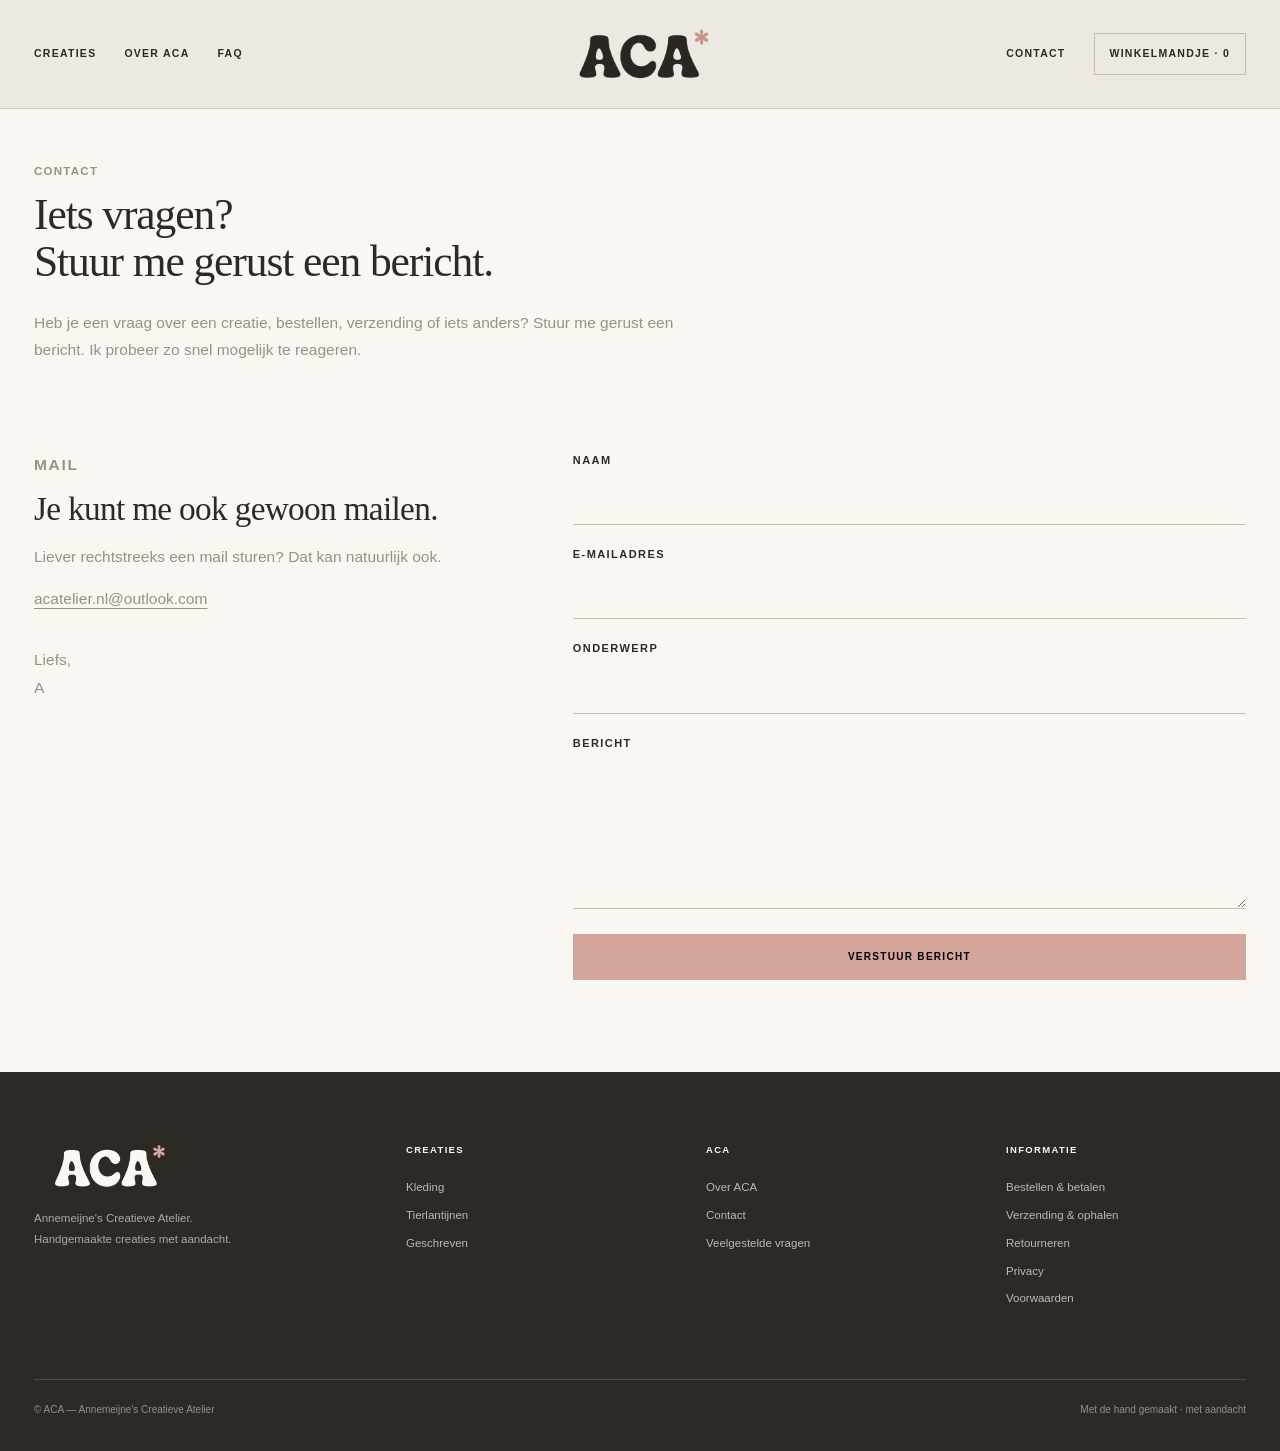
==== commit 46ad1907: "Refactor contact form HTML structure" ====
--- a/contact/index.html
+++ b/contact/index.html
@@ -26,6 +26,7 @@
 
   <link rel="stylesheet" href="../style.css?v=9">
 </head>
+
 <body>
 
 <div id="site-header"></div>
@@ -87,83 +88,84 @@
       </div>
 
 
-<form
-  class="contact-form"
-  action="https://api.web3forms.com/submit"
-  method="POST"
->
+      <form
+        class="contact-form"
+        action="https://api.web3forms.com/submit"
+        method="POST"
+      >
 
-  <input
-    type="hidden"
-    name="access_key"
-    value="62866b17-cad6-4392-92a2-b10de4c25ea7"
-  >
+        <input
+          type="hidden"
+          name="access_key"
+          value="62866b17-cad6-4392-92a2-b10de4c25ea7"
+        >
 
-  <input
-    type="hidden"
-    name="subject"
-    value="Nieuw bericht via ACA"
-  >
+        <input
+          type="hidden"
+          name="subject"
+          value="Nieuw bericht via ACA"
+        >
 
-  <input
-    type="hidden"
-    name="from_name"
-    value="ACA contactformulier"
-  >
+        <input
+          type="hidden"
+          name="from_name"
+          value="ACA contactformulier"
+        >
 
-  <input
-    type="checkbox"
-    name="botcheck"
-    class="hidden"
-    style="display:none"
-    tabindex="-1"
-    autocomplete="off"
-  >
+        <!-- Spambeveiliging -->
+        <input
+          type="checkbox"
+          name="botcheck"
+          class="hidden"
+          style="display:none"
+          tabindex="-1"
+          autocomplete="off"
+        >
 
-  <label>
-    Naam
-    <input
-      type="text"
-      name="name"
-      autocomplete="name"
-      required
-    >
-  </label>
+        <label>
+          Naam
+          <input
+            type="text"
+            name="name"
+            autocomplete="name"
+            required
+          >
+        </label>
 
-  <label>
-    E-mailadres
-    <input
-      type="email"
-      name="email"
-      autocomplete="email"
-      required
-    >
-  </label>
+        <label>
+          E-mailadres
+          <input
+            type="email"
+            name="email"
+            autocomplete="email"
+            required
+          >
+        </label>
 
-  <label>
-    Onderwerp
-    <input
-      type="text"
-      name="onderwerp"
-    >
-  </label>
+        <label>
+          Onderwerp
+          <input
+            type="text"
+            name="onderwerp"
+          >
+        </label>
 
-  <label>
-    Bericht
-    <textarea
-      name="message"
-      required
-    ></textarea>
-  </label>
+        <label>
+          Bericht
+          <textarea
+            name="message"
+            required
+          ></textarea>
+        </label>
 
-  <button
-    class="button"
-    type="submit"
-  >
-    Verstuur bericht
-  </button>
+        <button
+          class="button"
+          type="submit"
+        >
+          Verstuur bericht
+        </button>
 
-</form>
+      </form>
 
     </div>
 
--- a/style.css
+++ b/style.css
@@ -168,7 +168,6 @@
 
 .nav-link {
   position: relative;
-
   padding: 10px 0;
 }
 
@@ -245,7 +244,6 @@
   z-index: 100;
 
   min-width: 220px;
-
   padding: 12px;
 
   background: var(--warm-white);
@@ -358,23 +356,26 @@
 .hero {
   max-width: var(--max-width);
 
-  margin: auto;
-
-  padding: 28px 34px 70px;
+  margin: 0 auto;
+
+  padding: 24px 34px 22px;
 }
 
 .hero-grid {
-  min-height: 620px;
-
   display: grid;
-  grid-template-columns: 0.9fr 1.1fr;
+  grid-template-columns: minmax(0, 1fr) 500px;
+  align-items: stretch;
+
+  margin: 0 auto;
 
   border: 1px solid var(--warm-taupe);
   background: var(--warm-white);
 }
 
 .hero-copy {
-  padding: clamp(42px, 5.5vw, 78px);
+  min-width: 0;
+
+  padding: clamp(32px, 4vw, 54px);
 
   display: flex;
   flex-direction: column;
@@ -384,23 +385,24 @@
 }
 
 .hero-copy h1 {
+  max-width: 650px;
+
   font-family: var(--serif);
-
-  font-size: clamp(40px, 3.8vw, 54px);
-  line-height: 1.06;
+  font-size: clamp(38px, 3.5vw, 50px);
+  line-height: 1.08;
   font-weight: 400;
   letter-spacing: -0.025em;
 }
 
 .hero-copy > p:not(.eyebrow) {
-  max-width: 500px;
-
-  margin: 28px 0 0;
-
-  color: var(--stone);
-
-  font-size: 15.5px;
-  line-height: 1.75;
+  max-width: 520px;
+
+  margin: 18px 0 0;
+
+  color: var(--stone);
+
+  font-size: 14.5px;
+  line-height: 1.62;
 }
 
 .hero-actions {
@@ -408,11 +410,24 @@
   gap: 12px;
   flex-wrap: wrap;
 
-  margin-top: 30px;
+  margin-top: 22px;
 }
 
 .hero-image {
-  min-height: 620px;
+  width: 500px;
+
+  overflow: hidden;
+
+  background: var(--warm-white);
+}
+
+.hero-image img {
+  display: block;
+
+  width: 100%;
+  height: auto;
+
+  max-width: none;
 }
 
 
@@ -425,7 +440,11 @@
 
   margin: auto;
 
-  padding: 46px 34px;
+  padding: 42px 34px;
+}
+
+.hero + .section {
+  padding-top: 24px;
 }
 
 .section-head {
@@ -501,6 +520,21 @@
   aspect-ratio: 4 / 5;
 
   border: 1px solid var(--warm-taupe);
+}
+
+.category-image {
+  aspect-ratio: 4 / 5;
+
+  overflow: hidden;
+
+  border: 1px solid var(--warm-taupe);
+}
+
+.category-image img {
+  width: 100%;
+  height: 100%;
+
+  object-fit: cover;
 }
 
 .category-copy {
@@ -659,6 +693,16 @@
 
 
 /* =========================================
+   HOMEPAGE — IMPERFECTIE
+========================================= */
+
+.home-imperfect {
+  padding-top: 44px;
+  padding-bottom: 44px;
+}
+
+
+/* =========================================
    HOMEPAGE — OVER ACA
 ========================================= */
 
@@ -667,22 +711,31 @@
 
   margin: auto;
 
-  padding: 62px 34px 92px;
+  padding: 42px 34px 72px;
 
   display: grid;
   grid-template-columns: 0.9fr 1.1fr;
 
-  gap: 80px;
-  align-items: start;
+  gap: 72px;
+  align-items: center;
 }
 
 .about-image {
   aspect-ratio: 4 / 5;
 
+  overflow: hidden;
+
   border: 0;
   background: var(--warm-white);
 }
 
+.about-image img {
+  width: 100%;
+  height: 100%;
+
+  object-fit: cover;
+}
+
 .about-text {
   max-width: 680px;
 }
@@ -698,16 +751,6 @@
 
 
 /* =========================================
-   HOMEPAGE — IMPERFECTIE
-========================================= */
-
-.home-imperfect {
-  padding-top: 54px;
-  padding-bottom: 54px;
-}
-
-
-/* =========================================
    OVER ACA — PAGINA
 ========================================= */
 
@@ -719,9 +762,6 @@
   padding: 0 34px 90px;
 }
 
-
-/* Intro */
-
 .about-intro {
   max-width: 1050px;
 
@@ -742,9 +782,6 @@
   font-size: 15.5px;
   line-height: 1.75;
 }
-
-
-/* Persoonlijke introductie */
 
 .about-profile {
   display: grid;
@@ -779,9 +816,6 @@
   line-height: 1.75;
 }
 
-
-/* Verhalenraster */
-
 .about-stories {
   display: grid;
   grid-template-columns: repeat(12, 1fr);
@@ -837,9 +871,6 @@
   background: var(--soft-linen);
   border-color: var(--soft-linen);
 }
-
-
-/* Afsluiting */
 
 .about-closing {
   max-width: 620px;
@@ -1014,9 +1045,6 @@
   color: var(--terracotta);
 }
 
-
-/* Product hero */
-
 .product-hero {
   display: grid;
   grid-template-columns: 1.08fr 0.92fr;
@@ -1067,9 +1095,6 @@
   font-size: 15px;
   line-height: 1.8;
 }
-
-
-/* Prijs en beschikbaarheid */
 
 .product-meta {
   display: grid;
@@ -1133,9 +1158,6 @@
   line-height: 1.7;
 }
 
-
-/* Productverhaal */
-
 .product-story {
   display: grid;
   grid-template-columns: 1.1fr 0.9fr;
@@ -1452,6 +1474,14 @@
   .product-grid {
     grid-template-columns: repeat(3, 1fr);
   }
+
+  .hero-grid {
+    grid-template-columns: minmax(0, 1fr) 430px;
+  }
+
+  .hero-image {
+    width: 430px;
+  }
 }
 
 
@@ -1473,7 +1503,28 @@
     justify-self: start;
   }
 
-  .hero-grid,
+  .hero-grid {
+    grid-template-columns: 1fr;
+  }
+
+  .hero-copy {
+    border-right: 0;
+    border-bottom: 1px solid var(--warm-taupe);
+  }
+
+  .hero-image {
+    width: 100%;
+    padding: 24px;
+
+    display: flex;
+    justify-content: center;
+  }
+
+  .hero-image img {
+    width: min(500px, 100%);
+    height: auto;
+  }
+
   .about-grid,
   .contact-grid,
   .product-hero,
@@ -1481,11 +1532,6 @@
     grid-template-columns: 1fr;
   }
 
-  .hero-copy {
-    border-right: 0;
-    border-bottom: 1px solid var(--warm-taupe);
-  }
-
   .product-hero-image {
     min-height: 600px;
 
@@ -1597,9 +1643,6 @@
     font-size: 9px;
   }
 
-
-  /* Typografie */
-
   .eyebrow {
     font-size: 10.5px;
   }
@@ -1615,7 +1658,7 @@
   }
 
   .hero-copy h1 {
-    font-size: 40px;
+    font-size: 38px;
     line-height: 1.06;
   }
 
@@ -1628,9 +1671,6 @@
     font-size: 28px;
     line-height: 1.12;
   }
-
-
-  /* Algemene ruimtes */
 
   .hero,
   .section,
@@ -1643,6 +1683,34 @@
 
   .hero {
     padding-top: 18px;
+    padding-bottom: 18px;
+  }
+
+  .hero-grid {
+    width: 100%;
+    max-width: none;
+  }
+
+  .hero-copy {
+    padding: 30px 22px;
+  }
+
+  .hero-copy > p:not(.eyebrow) {
+    font-size: 14.5px;
+    line-height: 1.65;
+  }
+
+  .hero-image {
+    width: 100%;
+    padding: 18px;
+
+    display: flex;
+    justify-content: center;
+  }
+
+  .hero-image img {
+    width: min(380px, 100%);
+    height: auto;
   }
 
   .page-intro {
@@ -1651,23 +1719,13 @@
   }
 
   .section {
-    padding-top: 38px;
-    padding-bottom: 38px;
-  }
-
-
-  /* Homepage */
-
-  .hero-copy {
-    padding: 34px 24px;
-  }
-
-  .hero-image {
-    min-height: 420px;
-  }
-
-
-  /* Grids */
+    padding-top: 34px;
+    padding-bottom: 34px;
+  }
+
+  .hero + .section {
+    padding-top: 20px;
+  }
 
   .category-grid,
   .product-grid,
@@ -1675,9 +1733,6 @@
     grid-template-columns: 1fr;
   }
 
-
-  /* Sortering */
-
   .product-toolbar {
     justify-content: flex-start;
     align-items: flex-start;
@@ -1696,14 +1751,18 @@
     font-size: 14px;
   }
 
-
-  /* Over ACA */
-
   .about-page {
     padding-left: 18px;
     padding-right: 18px;
   }
 
+  .about-grid {
+    padding-top: 34px;
+    padding-bottom: 52px;
+
+    gap: 38px;
+  }
+
   .about-intro {
     padding-top: 44px;
     padding-bottom: 50px;
@@ -1721,9 +1780,6 @@
     margin-top: 55px;
   }
 
-
-  /* Productpagina */
-
   .product-page {
     padding: 24px 18px 70px;
   }
@@ -1768,9 +1824,6 @@
     min-height: 430px;
   }
 
-
-  /* Lightbox */
-
   .lightbox {
     padding: 60px 20px;
   }
@@ -1797,9 +1850,6 @@
     font-size: 36px;
   }
 
-
-  /* Footer */
-
   .footer-grid {
     grid-template-columns: 1fr;
 
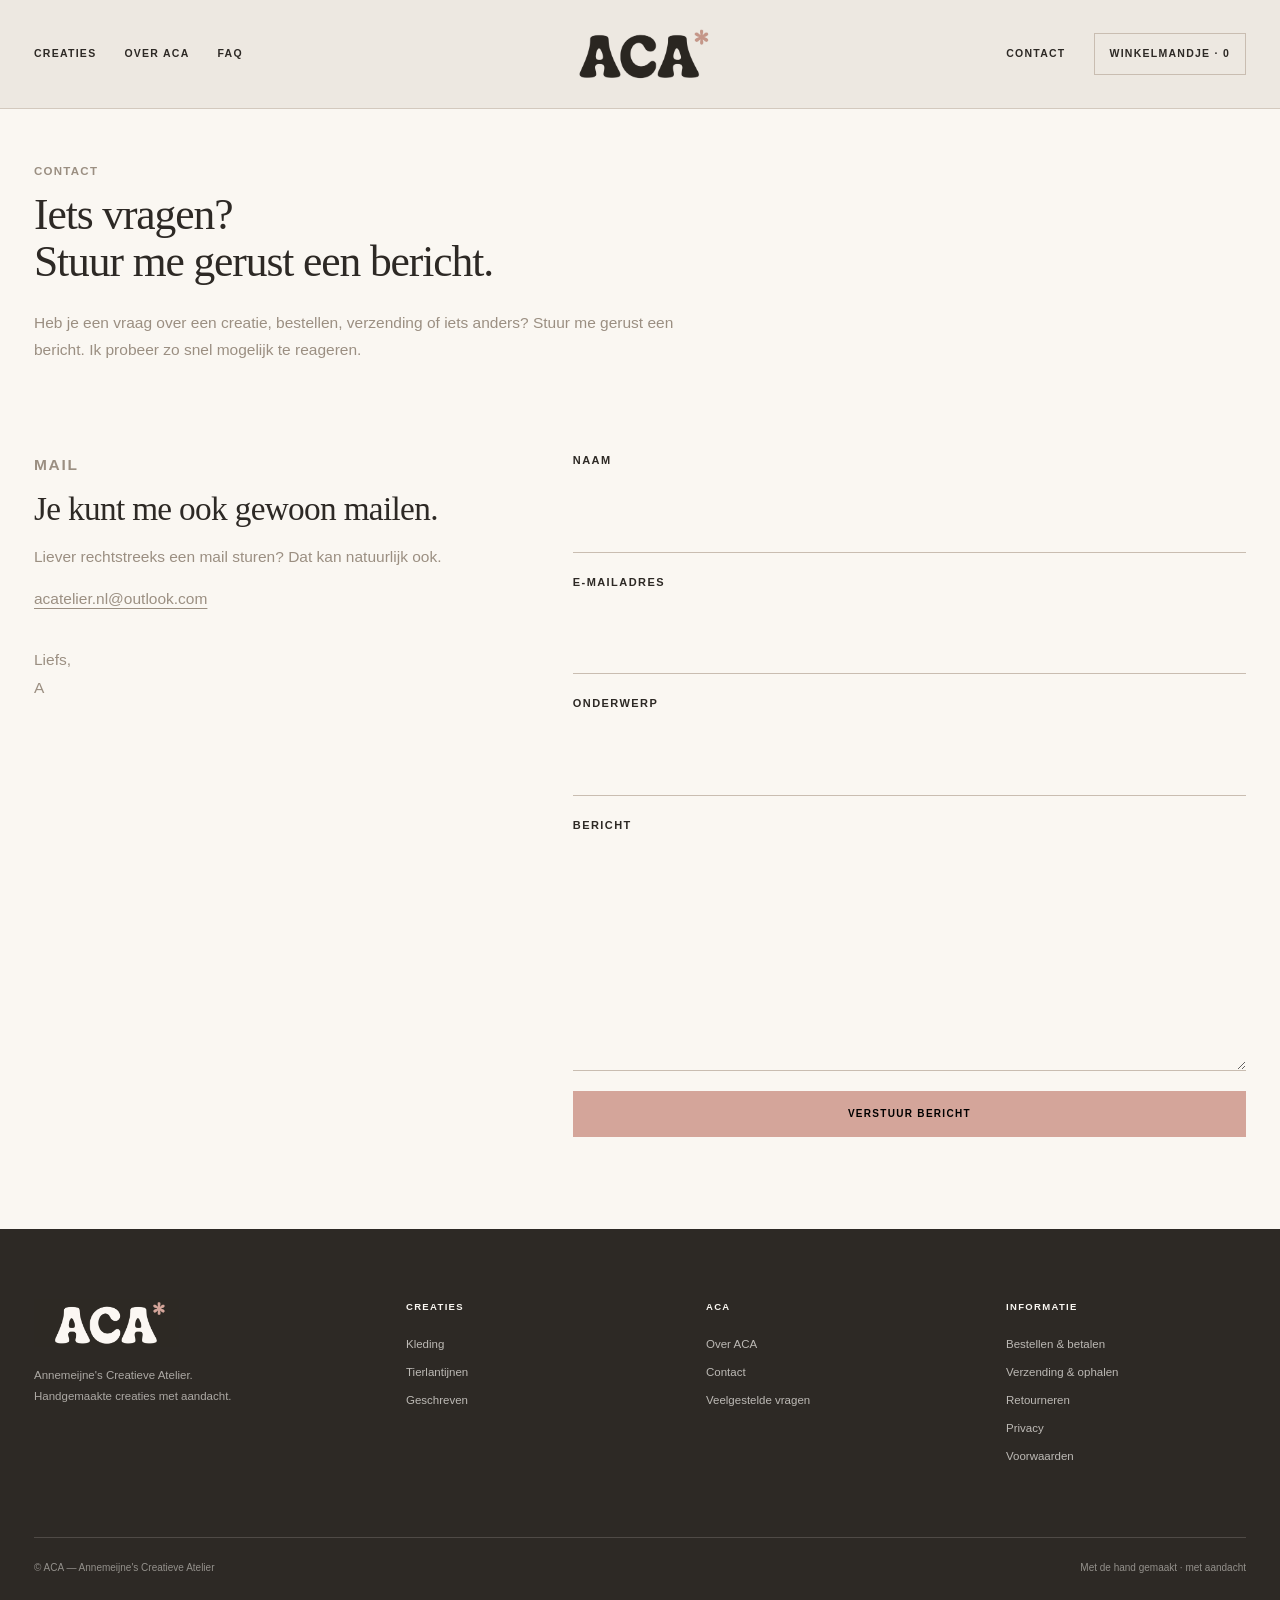
==== commit 2ca9a1d1: "Add canonical link and improve form accessibility" ====
--- a/contact/index.html
+++ b/contact/index.html
@@ -13,6 +13,11 @@
     content="Een vraag over ACA of een van de creaties? Neem contact op met Annemeijne via het contactformulier of stuur rechtstreeks een e-mail."
   >
 
+  <link
+    rel="canonical"
+    href="https://acatelier.nl/contact/"
+  >
+
   <!-- Social media / delen -->
   <meta property="og:type" content="website">
   <meta property="og:title" content="Contact | ACA — Annemeijne's Creatieve Atelier">
@@ -24,7 +29,7 @@
 
   <meta name="twitter:card" content="summary">
 
-  <link rel="stylesheet" href="../style.css?v=9">
+  <link rel="stylesheet" href="/style.css?v=9">
 </head>
 
 <body>
@@ -122,41 +127,50 @@
           autocomplete="off"
         >
 
-        <label>
+        <label for="contact-name">
           Naam
-          <input
-            type="text"
-            name="name"
-            autocomplete="name"
-            required
-          >
         </label>
 
-        <label>
+        <input
+          id="contact-name"
+          type="text"
+          name="name"
+          autocomplete="name"
+          required
+        >
+
+        <label for="contact-email">
           E-mailadres
-          <input
-            type="email"
-            name="email"
-            autocomplete="email"
-            required
-          >
         </label>
 
-        <label>
+        <input
+          id="contact-email"
+          type="email"
+          name="email"
+          autocomplete="email"
+          required
+        >
+
+        <label for="contact-subject">
           Onderwerp
-          <input
-            type="text"
-            name="onderwerp"
-          >
         </label>
 
-        <label>
+        <input
+          id="contact-subject"
+          type="text"
+          name="onderwerp"
+        >
+
+        <label for="contact-message">
           Bericht
-          <textarea
-            name="message"
-            required
-          ></textarea>
         </label>
+
+        <textarea
+          id="contact-message"
+          name="message"
+          rows="7"
+          required
+        ></textarea>
 
         <button
           class="button"
